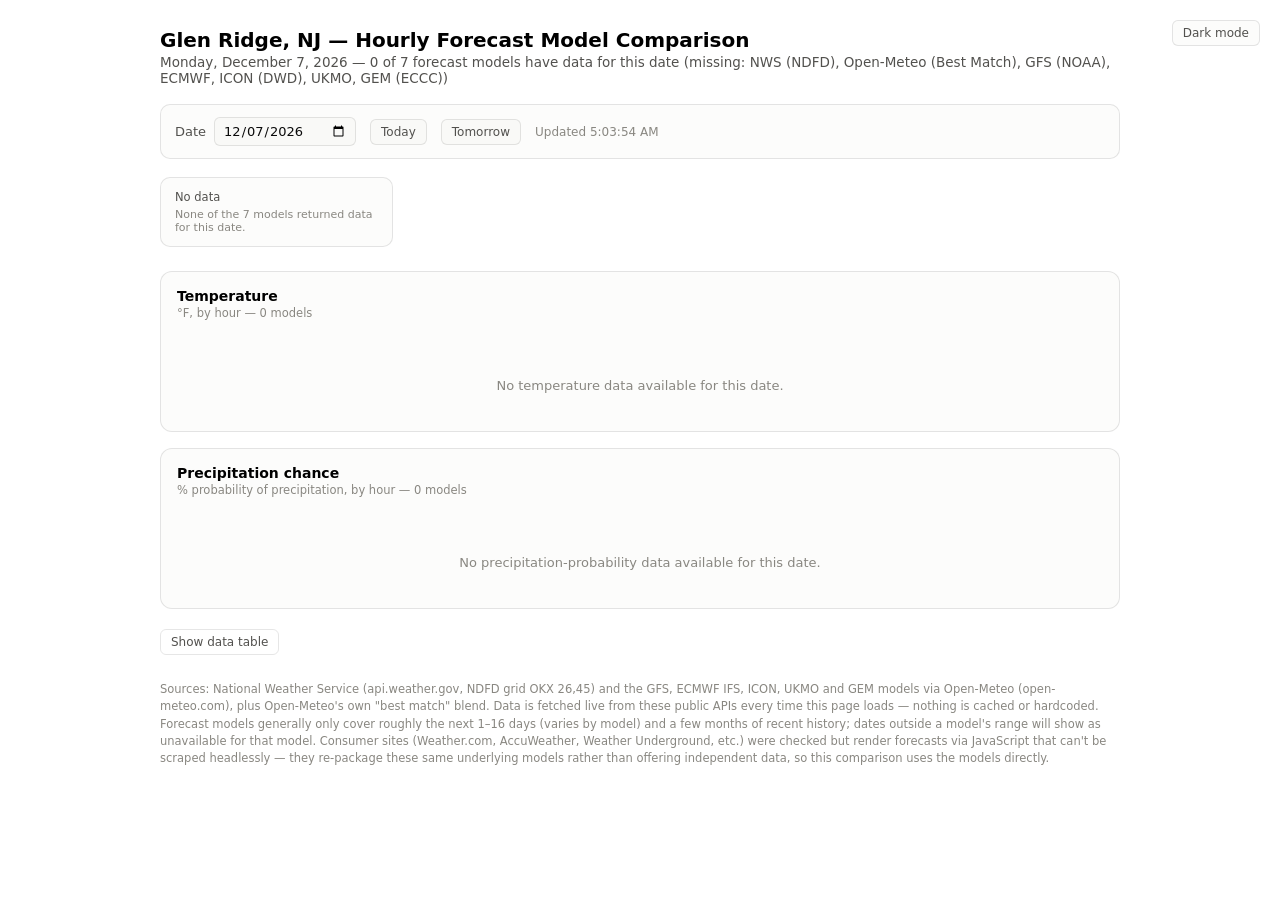
==== index.html @ 1dfe8d30 "Initial commit: hourly weather model comparison for Glen Ridge, NJ" ====
<!doctype html>
<html lang="en">
<head>
<meta charset="utf-8">
<meta name="viewport" content="width=device-width, initial-scale=1">
<title>Glen Ridge, NJ — Hourly Forecast Model Comparison</title>
<style>
  .viz-root {
    color-scheme: light;
    --surface-1:      #fcfcfb;
    --page:           #f9f9f7;
    --text-primary:   #0b0b0b;
    --text-secondary: #52514e;
    --text-muted:     #898781;
    --gridline:       #e1e0d9;
    --axis:           #c3c2b7;
    --border:         rgba(11,11,11,0.10);
    --series-1: #2a78d6; /* NWS */
    --series-2: #eb6834; /* Open-Meteo Best Match */
    --series-3: #1baf7a; /* GFS */
    --series-4: #eda100; /* ECMWF */
    --series-5: #e87ba4; /* ICON */
    --series-6: #008300; /* UKMO */
    --series-7: #4a3aa7; /* GEM */
  }
  @media (prefers-color-scheme: dark) {
    :root:where(:not([data-theme="light"])) .viz-root {
      color-scheme: dark;
      --surface-1:      #1a1a19;
      --page:           #0d0d0d;
      --text-primary:   #ffffff;
      --text-secondary: #c3c2b7;
      --text-muted:     #898781;
      --gridline:       #2c2c2a;
      --axis:           #383835;
      --border:         rgba(255,255,255,0.10);
      --series-1: #3987e5;
      --series-2: #d95926;
      --series-3: #199e70;
      --series-4: #c98500;
      --series-5: #d55181;
      --series-6: #008300;
      --series-7: #9085e9;
    }
  }
  :root[data-theme="dark"] .viz-root {
    color-scheme: dark;
    --surface-1:      #1a1a19;
    --page:           #0d0d0d;
    --text-primary:   #ffffff;
    --text-secondary: #c3c2b7;
    --text-muted:     #898781;
    --gridline:       #2c2c2a;
    --axis:           #383835;
    --border:         rgba(255,255,255,0.10);
    --series-1: #3987e5;
    --series-2: #d95926;
    --series-3: #199e70;
    --series-4: #c98500;
    --series-5: #d55181;
    --series-6: #008300;
    --series-7: #9085e9;
  }

  * { box-sizing: border-box; }
  body {
    margin: 0;
    font-family: system-ui, -apple-system, "Segoe UI", sans-serif;
    background: var(--page);
    color: var(--text-primary);
  }
  .viz-root { max-width: 1000px; margin: 0 auto; padding: 28px 20px 48px; }
  h1 { font-size: 20px; margin: 0 0 2px; }
  .subtitle { color: var(--text-secondary); font-size: 13.5px; margin: 0 0 18px; }
  .theme-toggle {
    position: absolute; top: 20px; right: 20px;
    font: inherit; font-size: 12px; color: var(--text-secondary);
    background: var(--surface-1); border: 1px solid var(--border);
    border-radius: 6px; padding: 5px 10px; cursor: pointer;
  }

  .controls {
    display: flex; align-items: center; gap: 14px; flex-wrap: wrap;
    margin-bottom: 18px; padding: 12px 14px;
    background: var(--surface-1); border: 1px solid var(--border); border-radius: 10px;
  }
  .controls label { font-size: 13px; color: var(--text-secondary); display: flex; align-items: center; gap: 8px; }
  .controls input[type="date"] {
    font: inherit; font-size: 13px; color: var(--text-primary);
    background: var(--page); border: 1px solid var(--border); border-radius: 6px;
    padding: 5px 8px;
  }
  .controls .quick-btn {
    font: inherit; font-size: 12px; color: var(--text-secondary);
    background: var(--page); border: 1px solid var(--border); border-radius: 6px;
    padding: 5px 10px; cursor: pointer;
  }
  .status-msg { font-size: 12px; color: var(--text-muted); }
  .status-msg.error { color: #d03b3b; }

  .stat-row {
    display: grid; grid-template-columns: repeat(4, 1fr); gap: 10px;
    margin-bottom: 24px;
  }
  .stat-tile {
    background: var(--surface-1); border: 1px solid var(--border);
    border-radius: 10px; padding: 12px 14px;
  }
  .stat-label { font-size: 11.5px; color: var(--text-secondary); margin-bottom: 4px; }
  .stat-value { font-size: 21px; font-weight: 600; }
  .stat-note { font-size: 11px; color: var(--text-muted); margin-top: 2px; }

  .card {
    background: var(--surface-1); border: 1px solid var(--border);
    border-radius: 12px; padding: 16px 16px 8px; margin-bottom: 16px;
    position: relative; min-height: 120px;
  }
  .card h2 { font-size: 14px; margin: 0 0 2px; }
  .card .card-sub { font-size: 11.5px; color: var(--text-muted); margin: 0 0 10px; }
  .no-data-msg { padding: 30px 4px; text-align: center; color: var(--text-muted); font-size: 13px; }

  .legend {
    display: flex; flex-wrap: wrap; gap: 14px 18px;
    padding: 4px 4px 14px;
    font-size: 12px; color: var(--text-secondary);
  }
  .legend-item { display: flex; align-items: center; gap: 6px; white-space: nowrap; }
  .legend-key { width: 16px; height: 2px; border-radius: 1px; flex: none; }

  svg { display: block; width: 100%; height: auto; overflow: visible; }
  .gridline { stroke: var(--gridline); stroke-width: 1; }
  .axis-line { stroke: var(--axis); stroke-width: 1; }
  .axis-label { fill: var(--text-muted); font-size: 10.5px; }
  .series-line { fill: none; stroke-width: 2; stroke-linejoin: round; stroke-linecap: round; }
  .end-dot { stroke: var(--surface-1); stroke-width: 2; }

  .crosshair { stroke: var(--axis); stroke-width: 1; pointer-events: none; }
  .hit-layer { fill: transparent; cursor: crosshair; }

  .tooltip {
    position: absolute; pointer-events: none; z-index: 5;
    background: var(--surface-1); border: 1px solid var(--border);
    border-radius: 8px; padding: 8px 10px; font-size: 12px;
    box-shadow: 0 4px 14px rgba(0,0,0,0.16);
    min-width: 190px; visibility: hidden; opacity: 0;
    transition: opacity 0.08s ease;
  }
  .tooltip.show { visibility: visible; opacity: 1; }
  .tooltip .t-hour { font-weight: 600; margin-bottom: 6px; color: var(--text-primary); }
  .tooltip-row { display: flex; align-items: center; gap: 6px; padding: 1px 0; }
  .tooltip-key { width: 12px; height: 2px; flex: none; }
  .tooltip-name { color: var(--text-secondary); flex: 1; }
  .tooltip-val { font-weight: 600; color: var(--text-primary); }

  .toggle-table-btn {
    font: inherit; font-size: 12px; color: var(--text-secondary);
    background: transparent; border: 1px solid var(--border);
    border-radius: 6px; padding: 5px 10px; cursor: pointer; margin: 4px 0 20px;
  }
  .table-wrap { display: none; overflow-x: auto; margin-bottom: 24px; border: 1px solid var(--border); border-radius: 10px; }
  .table-wrap.show { display: block; }
  table { border-collapse: collapse; width: 100%; font-size: 12px; white-space: nowrap; }
  th, td { padding: 6px 10px; text-align: right; border-bottom: 1px solid var(--gridline); font-variant-numeric: tabular-nums; }
  th { text-align: right; color: var(--text-secondary); font-weight: 600; background: var(--surface-1); position: sticky; top: 0; }
  td:first-child, th:first-child { text-align: left; position: sticky; left: 0; background: var(--surface-1); }
  .foot-note { font-size: 11.5px; color: var(--text-muted); margin-top: 6px; line-height: 1.5; }
</style>
</head>
<body>
<div class="viz-root" id="vizRoot">
  <button class="theme-toggle" id="themeToggle">Dark mode</button>
  <h1>Glen Ridge, NJ — Hourly Forecast Model Comparison</h1>
  <p class="subtitle" id="subtitle">Loading…</p>

  <div class="controls">
    <label>Date <input type="date" id="dateInput"></label>
    <button class="quick-btn" id="todayBtn">Today</button>
    <button class="quick-btn" id="tomorrowBtn">Tomorrow</button>
    <span class="status-msg" id="statusMsg"></span>
  </div>

  <div class="stat-row" id="statRow"></div>

  <div class="card">
    <h2>Temperature</h2>
    <p class="card-sub" id="tempSub">°F, by hour</p>
    <div class="legend" id="legendTemp"></div>
    <svg id="chartTemp" viewBox="0 0 920 300" preserveAspectRatio="xMidYMid meet"></svg>
  </div>

  <div class="card">
    <h2>Precipitation chance</h2>
    <p class="card-sub" id="precipSub">% probability of precipitation, by hour</p>
    <div class="legend" id="legendPrecip"></div>
    <svg id="chartPrecip" viewBox="0 0 920 240" preserveAspectRatio="xMidYMid meet"></svg>
  </div>

  <button class="toggle-table-btn" id="toggleTable">Show data table</button>
  <div class="table-wrap" id="tableWrap"></div>

  <p class="foot-note">
    Sources: National Weather Service (api.weather.gov, NDFD grid OKX 26,45) and the GFS, ECMWF IFS, ICON, UKMO and
    GEM models via Open-Meteo (open-meteo.com), plus Open-Meteo's own "best match" blend. Data is fetched live from
    these public APIs every time this page loads — nothing is cached or hardcoded. Forecast models generally only
    cover roughly the next 1–16 days (varies by model) and a few months of recent history; dates outside a model's
    range will show as unavailable for that model. Consumer sites (Weather.com, AccuWeather, Weather Underground,
    etc.) were checked but render forecasts via JavaScript that can't be scraped headlessly — they re-package these
    same underlying models rather than offering independent data, so this comparison uses the models directly.
  </p>

  <div class="tooltip" id="tooltip"></div>
</div>

<script>
const LAT = 40.8054, LON = -74.2074;
const NWS_GRID_URL = 'https://api.weather.gov/gridpoints/OKX/26,45/forecast/hourly';
const MODEL_KEYS = ['gfs_seamless','ecmwf_ifs025','icon_seamless','ukmo_seamless','gem_seamless'];
const MODEL_KEY_MAP = {gfs_seamless:'gfs', ecmwf_ifs025:'ecmwf', icon_seamless:'icon', ukmo_seamless:'ukmo', gem_seamless:'gem'};

const WMO_DESC = {
  0:'Clear',1:'Mainly Clear',2:'Partly Cloudy',3:'Overcast',
  45:'Fog',48:'Fog',51:'Light Drizzle',53:'Drizzle',55:'Dense Drizzle',
  56:'Freezing Drizzle',57:'Freezing Drizzle',61:'Light Rain',63:'Rain',65:'Heavy Rain',
  66:'Freezing Rain',67:'Freezing Rain',71:'Light Snow',73:'Snow',75:'Heavy Snow',
  77:'Snow Grains',80:'Rain Showers',81:'Rain Showers',82:'Violent Showers',
  85:'Snow Showers',86:'Snow Showers',95:'Thunderstorm',96:'Thunderstorm w/ Hail',99:'Thunderstorm w/ Hail'
};

const HOURS = Array.from({length:24}, (_,h) => String(h).padStart(2,'0')+':00');

const SOURCES = [
  {key:"nws",   name:"NWS (NDFD)",               slot:1},
  {key:"om",    name:"Open-Meteo (Best Match)",  slot:2},
  {key:"gfs",   name:"GFS (NOAA)",               slot:3},
  {key:"ecmwf", name:"ECMWF",                    slot:4},
  {key:"icon",  name:"ICON (DWD)",               slot:5},
  {key:"ukmo",  name:"UKMO",                     slot:6},
  {key:"gem",   name:"GEM (ECCC)",               slot:7}
];

let DATA = {}; // populated per fetch: DATA[key] = {temp:[24], precip:[24], cond:[24]}

const root = document.getElementById('vizRoot');
function colorFor(slot){
  return getComputedStyle(root).getPropertyValue('--series-'+slot).trim();
}

function pad(n){ return String(n).padStart(2,'0'); }
function toDateStr(d){ return d.getFullYear()+'-'+pad(d.getMonth()+1)+'-'+pad(d.getDate()); }
function addDays(d, n){ const c = new Date(d); c.setDate(c.getDate()+n); return c; }
function friendlyDate(dateStr){
  const [y,m,d] = dateStr.split('-').map(Number);
  const dt = new Date(y, m-1, d);
  return dt.toLocaleDateString(undefined, {weekday:'long', year:'numeric', month:'long', day:'numeric'});
}

// ---------- fetching ----------
async function fetchNWS(dateStr){
  const rows = {};
  try{
    const res = await fetch(NWS_GRID_URL, {headers:{Accept:'application/geo+json'}});
    if (!res.ok) throw new Error('http '+res.status);
    const json = await res.json();
    json.properties.periods.forEach(p=>{
      if (p.startTime.slice(0,10) === dateStr){
        const hour = p.startTime.slice(11,16);
        rows[hour] = {
          temp: p.temperature,
          precip: (p.probabilityOfPrecipitation && p.probabilityOfPrecipitation.value != null) ? p.probabilityOfPrecipitation.value : null,
          cond: p.shortForecast
        };
      }
    });
  } catch(e){ console.warn('NWS fetch failed', e); }
  return rows;
}

async function fetchModels(dateStr){
  const out = {};
  const modelsUrl = 'https://api.open-meteo.com/v1/forecast?latitude='+LAT+'&longitude='+LON+
    '&hourly=temperature_2m,precipitation_probability,weathercode&models='+MODEL_KEYS.join(',')+
    '&start_date='+dateStr+'&end_date='+dateStr+'&temperature_unit=fahrenheit&timezone=America%2FNew_York';
  const bestMatchUrl = 'https://api.open-meteo.com/v1/forecast?latitude='+LAT+'&longitude='+LON+
    '&hourly=temperature_2m,precipitation_probability,weathercode'+
    '&start_date='+dateStr+'&end_date='+dateStr+'&temperature_unit=fahrenheit&timezone=America%2FNew_York';

  try{
    const res = await fetch(modelsUrl);
    const json = await res.json();
    if (!json.error && json.hourly){
      json.hourly.time.forEach((t,i)=>{
        const hour = t.slice(11,16);
        Object.entries(MODEL_KEY_MAP).forEach(([mk,key])=>{
          const temp = json.hourly['temperature_2m_'+mk] ? json.hourly['temperature_2m_'+mk][i] : undefined;
          if (temp === undefined || temp === null) return;
          const precip = json.hourly['precipitation_probability_'+mk] ? json.hourly['precipitation_probability_'+mk][i] : null;
          const code = json.hourly['weathercode_'+mk] ? json.hourly['weathercode_'+mk][i] : null;
          out[key] = out[key] || {};
          out[key][hour] = {temp: Math.round(temp), precip: precip==null? null : precip, cond: WMO_DESC[code] || 'Unknown'};
        });
      });
    }
  } catch(e){ console.warn('models fetch failed', e); }

  try{
    const res2 = await fetch(bestMatchUrl);
    const json2 = await res2.json();
    if (!json2.error && json2.hourly){
      out.om = {};
      json2.hourly.time.forEach((t,i)=>{
        const hour = t.slice(11,16);
        out.om[hour] = {
          temp: Math.round(json2.hourly.temperature_2m[i]),
          precip: json2.hourly.precipitation_probability[i],
          cond: WMO_DESC[json2.hourly.weathercode[i]] || 'Unknown'
        };
      });
    }
  } catch(e){ console.warn('best-match fetch failed', e); }

  return out;
}

function assembleData(nwsRows, modelRows){
  const data = {};
  SOURCES.forEach(s=>{ data[s.key] = {temp:[], precip:[], cond:[]}; });
  HOURS.forEach(h=>{
    const n = nwsRows[h];
    data.nws.temp.push(n ? n.temp : null);
    data.nws.precip.push(n ? n.precip : null);
    data.nws.cond.push(n ? n.cond : null);
    ['om','gfs','ecmwf','icon','ukmo','gem'].forEach(k=>{
      const r = modelRows[k] && modelRows[k][h];
      data[k].temp.push(r ? r.temp : null);
      data[k].precip.push(r ? r.precip : null);
      data[k].cond.push(r ? r.cond : null);
    });
  });
  return data;
}

function hasAny(arr){ return arr.some(v => v !== null && v !== undefined); }

// ---------- stat tiles ----------
function buildStats(availTemp, availPrecip){
  const row = document.getElementById('statRow');
  row.innerHTML = '';

  if (!availTemp.length){
    row.innerHTML = '<div class="stat-tile"><div class="stat-label">No data</div><div class="stat-note">None of the 7 models returned data for this date.</div></div>';
    return;
  }

  const highs = availTemp.map(s => Math.max(...DATA[s.key].temp.filter(v=>v!==null)));
  const lows  = availTemp.map(s => Math.min(...DATA[s.key].temp.filter(v=>v!==null)));
  const avgHigh = Math.round(highs.reduce((a,b)=>a+b,0)/highs.length);
  const avgLow  = Math.round(lows.reduce((a,b)=>a+b,0)/lows.length);
  const minHigh = Math.min(...highs), maxHigh = Math.max(...highs);

  const tiles = [
    {label:'Consensus high', value: avgHigh+'°F', note:'range across '+availTemp.length+' models: '+minHigh+'–'+maxHigh+'°F'},
    {label:'Consensus low', value: avgLow+'°F', note:'overnight low, all models'}
  ];

  if (availPrecip.length){
    const peakPrecips = availPrecip.map(s => Math.max(...DATA[s.key].precip.filter(v=>v!==null)));
    const avgPeakPrecip = Math.round(peakPrecips.reduce((a,b)=>a+b,0)/peakPrecips.length);
    const majorityThreshold = Math.ceil(availPrecip.length/2)+ (availPrecip.length%2===0?0:0);
    const need = Math.ceil((availPrecip.length+1)/2);
    const rainHours = [];
    HOURS.forEach((h,i)=>{
      const vals = availPrecip.map(s=>DATA[s.key].precip[i]).filter(v=>v!==null);
      const count = vals.filter(v=>v>=50).length;
      if (count>=need) rainHours.push(h);
    });
    const rainWindow = rainHours.length ? rainHours[0]+'–'+rainHours[rainHours.length-1] : 'None';
    tiles.push({label:'Peak rain chance', value: avgPeakPrecip+'%', note:'avg of per-model peaks ('+availPrecip.length+' models)'});
    tiles.push({label:'Likely rain window', value: rainWindow, note:'hours where a majority show ≥50% chance'});
  } else {
    tiles.push({label:'Peak rain chance', value:'—', note:'no model returned precip data'});
    tiles.push({label:'Likely rain window', value:'—', note:'no model returned precip data'});
  }

  tiles.forEach(t=>{
    const div = document.createElement('div');
    div.className='stat-tile';
    const l = document.createElement('div'); l.className='stat-label'; l.textContent=t.label;
    const v = document.createElement('div'); v.className='stat-value'; v.textContent=t.value;
    const n = document.createElement('div'); n.className='stat-note'; n.textContent=t.note;
    div.append(l,v,n);
    row.appendChild(div);
  });
}

// ---------- legend ----------
function buildLegend(el, sources){
  el.innerHTML = '';
  sources.forEach(s=>{
    const item = document.createElement('div'); item.className='legend-item';
    const key = document.createElement('span'); key.className='legend-key';
    key.style.background = colorFor(s.slot);
    const label = document.createElement('span'); label.textContent = s.name;
    item.append(key,label);
    el.appendChild(item);
  });
}

// ---------- chart builder ----------
const NS = 'http://www.w3.org/2000/svg';
function el(tag, attrs){
  const e = document.createElementNS(NS, tag);
  for (const k in attrs) e.setAttribute(k, attrs[k]);
  return e;
}
function niceMax(v, step){ return Math.ceil(v/step)*step; }
function niceMin(v, step){ return Math.floor(v/step)*step; }

function buildChart(svgEl, sources, field, opts){
  svgEl.innerHTML = '';
  let allVals = [];
  sources.forEach(s => DATA[s.key][field].forEach(v => { if (v!==null) allVals.push(v); }));

  if (!allVals.length){
    return null;
  }

  const W = opts.width, H = opts.height;
  const M = {top:10, right:14, bottom:26, left:36};
  const plotW = W - M.left - M.right;
  const plotH = H - M.top - M.bottom;

  let yMin = opts.yMin !== undefined ? opts.yMin : niceMin(Math.min(...allVals), opts.step);
  let yMax = opts.yMax !== undefined ? opts.yMax : niceMax(Math.max(...allVals), opts.step);
  if (yMax - yMin < opts.step*2) yMax = yMin + opts.step*4;

  const xScale = i => M.left + (i/(HOURS.length-1))*plotW;
  const yScale = v => M.top + plotH - ((v-yMin)/(yMax-yMin))*plotH;

  svgEl.setAttribute('viewBox', '0 0 '+W+' '+H);

  const ticks = [];
  for (let t=yMin; t<=yMax+0.001; t+=opts.step) ticks.push(t);
  ticks.forEach(t=>{
    const y = yScale(t);
    svgEl.appendChild(el('line', {class:'gridline', x1:M.left, x2:W-M.right, y1:y, y2:y}));
    const lbl = el('text', {class:'axis-label', x:M.left-8, y:y+3, 'text-anchor':'end'});
    lbl.textContent = Math.round(t) + (opts.suffix||'');
    svgEl.appendChild(lbl);
  });

  HOURS.forEach((h,i)=>{
    if (i % 3 !== 0) return;
    const x = xScale(i);
    const lbl = el('text', {class:'axis-label', x:x, y:H-M.bottom+16, 'text-anchor':'middle'});
    lbl.textContent = h;
    svgEl.appendChild(lbl);
  });
  svgEl.appendChild(el('line', {class:'axis-line', x1:M.left, x2:W-M.right, y1:H-M.bottom, y2:H-M.bottom}));

  sources.forEach(s=>{
    const vals = DATA[s.key][field];
    if (!hasAny(vals)) return;
    let d = '';
    let drawing = false;
    vals.forEach((v,i)=>{
      if (v===null){ drawing=false; return; }
      const x = xScale(i), y = yScale(v);
      d += (drawing? 'L':'M') + x.toFixed(1) + ',' + y.toFixed(1) + ' ';
      drawing = true;
    });
    const path = el('path', {class:'series-line', d:d.trim(), stroke: colorFor(s.slot)});
    svgEl.appendChild(path);
    for (let i=vals.length-1;i>=0;i--){
      if (vals[i]!==null){
        const dot = el('circle', {class:'end-dot', cx:xScale(i), cy:yScale(vals[i]), r:4, fill: colorFor(s.slot)});
        svgEl.appendChild(dot);
        break;
      }
    }
  });

  return {xScale, yScale, M, plotW, plotH, W, H};
}

// ---------- crosshair + tooltip ----------
const tooltip = document.getElementById('tooltip');
function attachHover(svgEl, geom, sources){
  if (!geom) return;
  const hit = el('rect', {class:'hit-layer', x:geom.M.left, y:geom.M.top, width:geom.plotW, height:geom.plotH});
  svgEl.appendChild(hit);
  const cross = el('line', {class:'crosshair', x1:0, x2:0, y1:geom.M.top, y2:geom.H-geom.M.bottom, visibility:'hidden'});
  svgEl.appendChild(cross);

  function onMove(evt){
    const rect = svgEl.getBoundingClientRect();
    const scaleX = geom.W / rect.width;
    const localX = (evt.clientX - rect.left) * scaleX;
    let idx = Math.round(((localX - geom.M.left) / geom.plotW) * (HOURS.length-1));
    idx = Math.max(0, Math.min(HOURS.length-1, idx));
    const x = geom.xScale(idx);
    cross.setAttribute('x1', x); cross.setAttribute('x2', x);
    cross.setAttribute('visibility', 'visible');

    tooltip.innerHTML = '';
    const hourEl = document.createElement('div'); hourEl.className='t-hour'; hourEl.textContent = HOURS[idx];
    tooltip.appendChild(hourEl);
    sources.forEach(s=>{
      const t = DATA[s.key].temp[idx];
      if (t===null || t===undefined) return;
      const row = document.createElement('div'); row.className='tooltip-row';
      const key = document.createElement('span'); key.className='tooltip-key'; key.style.background = colorFor(s.slot);
      const name = document.createElement('span'); name.className='tooltip-name'; name.textContent = s.name;
      const p = DATA[s.key].precip[idx];
      const c = DATA[s.key].cond[idx];
      const val = document.createElement('span'); val.className='tooltip-val';
      val.textContent = t+'°F · ' + (p===null||p===undefined? '—' : p+'%') + ' · ' + (c||'—');
      row.append(key,name,val);
      tooltip.appendChild(row);
    });

    const rootRect = root.getBoundingClientRect();
    tooltip.style.left = (evt.clientX - rootRect.left + 16) + 'px';
    tooltip.style.top = (evt.clientY - rootRect.top - 10) + 'px';
    tooltip.classList.add('show');
  }
  function onLeave(){
    cross.setAttribute('visibility','hidden');
    tooltip.classList.remove('show');
  }
  hit.addEventListener('pointermove', onMove);
  hit.addEventListener('pointerleave', onLeave);
}

// ---------- table view ----------
function buildTable(sources){
  const wrap = document.getElementById('tableWrap');
  wrap.innerHTML = '';
  const table = document.createElement('table');
  const thead = document.createElement('thead');
  const hr = document.createElement('tr');
  const thHour = document.createElement('th'); thHour.textContent='Hour'; hr.appendChild(thHour);
  sources.forEach(s=>{
    const th = document.createElement('th'); th.colSpan=3; th.textContent = s.name;
    hr.appendChild(th);
  });
  thead.appendChild(hr);
  const hr2 = document.createElement('tr');
  hr2.appendChild(document.createElement('th'));
  sources.forEach(()=>{
    ['°F','%','Cond'].forEach(lbl=>{
      const th = document.createElement('th'); th.textContent = lbl; th.style.fontWeight='400'; th.style.fontSize='10.5px';
      hr2.appendChild(th);
    });
  });
  thead.appendChild(hr2);
  table.appendChild(thead);

  const tbody = document.createElement('tbody');
  HOURS.forEach((h,i)=>{
    const row = document.createElement('tr');
    const tdH = document.createElement('td'); tdH.textContent = h; row.appendChild(tdH);
    sources.forEach(s=>{
      const t = DATA[s.key].temp[i];
      const p = DATA[s.key].precip[i];
      const c = DATA[s.key].cond[i];
      const td1 = document.createElement('td'); td1.textContent = t===null||t===undefined? '—' : t;
      const td2 = document.createElement('td'); td2.textContent = p===null||p===undefined? '—' : p;
      const td3 = document.createElement('td'); td3.textContent = c || '—'; td3.style.textAlign='left';
      row.append(td1,td2,td3);
    });
    tbody.appendChild(row);
  });
  table.appendChild(tbody);
  wrap.appendChild(table);
}

// ---------- render pipeline ----------
function renderAll(currentDateStr){
  const availTemp = SOURCES.filter(s => hasAny(DATA[s.key].temp));
  const availPrecip = SOURCES.filter(s => hasAny(DATA[s.key].precip));
  const unavailable = SOURCES.filter(s => !hasAny(DATA[s.key].temp)).map(s=>s.name);

  document.getElementById('subtitle').textContent =
    friendlyDate(currentDateStr) + ' — ' + availTemp.length + ' of 7 forecast models have data for this date' +
    (unavailable.length ? ' (missing: '+unavailable.join(', ')+')' : '');

  buildStats(availTemp, availPrecip);

  document.getElementById('tempSub').textContent = '°F, by hour — ' + availTemp.length + ' model' + (availTemp.length===1?'':'s');
  document.getElementById('precipSub').textContent = '% probability of precipitation, by hour — ' + availPrecip.length + ' model' + (availPrecip.length===1?'':'s');

  buildLegend(document.getElementById('legendTemp'), availTemp);
  buildLegend(document.getElementById('legendPrecip'), availPrecip);

  const chartTempEl = document.getElementById('chartTemp');
  const chartPrecipEl = document.getElementById('chartPrecip');
  const parentTemp = chartTempEl.parentElement;
  const parentPrecip = chartPrecipEl.parentElement;

  removeNoDataMsg(parentTemp);
  removeNoDataMsg(parentPrecip);

  const tempGeom = buildChart(chartTempEl, availTemp, 'temp', {width:920, height:300, step:5, suffix:'°'});
  if (!tempGeom) showNoDataMsg(parentTemp, chartTempEl, 'No temperature data available for this date.');
  else attachHover(chartTempEl, tempGeom, availTemp);

  const precipGeom = buildChart(chartPrecipEl, availPrecip, 'precip', {width:920, height:240, step:20, yMin:0, yMax:100, suffix:'%'});
  if (!precipGeom) showNoDataMsg(parentPrecip, chartPrecipEl, 'No precipitation-probability data available for this date.');
  else attachHover(chartPrecipEl, precipGeom, availPrecip);

  buildTable(availTemp);
}

function showNoDataMsg(parent, svgEl, msg){
  svgEl.style.display = 'none';
  const div = document.createElement('div');
  div.className = 'no-data-msg';
  div.textContent = msg;
  div.dataset.noDataMsg = 'true';
  parent.appendChild(div);
}
function removeNoDataMsg(parent){
  const existing = parent.querySelector('[data-no-data-msg]');
  if (existing) existing.remove();
  const svgEl = parent.querySelector('svg');
  if (svgEl) svgEl.style.display = '';
}

// ---------- load orchestration ----------
let loadSeq = 0;
async function loadAndRender(dateStr){
  const mySeq = ++loadSeq;
  const status = document.getElementById('statusMsg');
  status.textContent = 'Loading forecast…';
  status.classList.remove('error');
  try {
    const [nwsRows, modelRows] = await Promise.all([fetchNWS(dateStr), fetchModels(dateStr)]);
    if (mySeq !== loadSeq) return; // a newer request superseded this one
    DATA = assembleData(nwsRows, modelRows);
    renderAll(dateStr);
    status.textContent = 'Updated ' + new Date().toLocaleTimeString();
  } catch (e) {
    if (mySeq !== loadSeq) return;
    console.error(e);
    status.textContent = 'Failed to load forecast data.';
    status.classList.add('error');
  }
}

function setDateAndLoad(dateStr, pushUrl){
  document.getElementById('dateInput').value = dateStr;
  if (pushUrl) {
    const url = new URL(window.location.href);
    url.searchParams.set('date', dateStr);
    history.replaceState(null, '', url);
  }
  loadAndRender(dateStr);
}

document.getElementById('dateInput').addEventListener('change', function(){
  setDateAndLoad(this.value, true);
});
document.getElementById('todayBtn').addEventListener('click', function(){
  setDateAndLoad(toDateStr(new Date()), true);
});
document.getElementById('tomorrowBtn').addEventListener('click', function(){
  setDateAndLoad(toDateStr(addDays(new Date(), 1)), true);
});

document.getElementById('toggleTable').addEventListener('click', function(){
  const wrap = document.getElementById('tableWrap');
  wrap.classList.toggle('show');
  this.textContent = wrap.classList.contains('show') ? 'Hide data table' : 'Show data table';
});

// ---------- theme toggle ----------
const themeBtn = document.getElementById('themeToggle');
themeBtn.addEventListener('click', function(){
  const current = document.documentElement.getAttribute('data-theme');
  const next = current === 'dark' ? 'light' : 'dark';
  document.documentElement.setAttribute('data-theme', next);
  themeBtn.textContent = next === 'dark' ? 'Light mode' : 'Dark mode';
  renderAll(document.getElementById('dateInput').value);
});

// ---------- init ----------
(function init(){
  const params = new URLSearchParams(window.location.search);
  const initialDate = params.get('date') || toDateStr(addDays(new Date(), 1));
  document.getElementById('dateInput').value = initialDate;
  loadAndRender(initialDate);
})();
</script>
</body>
</html>
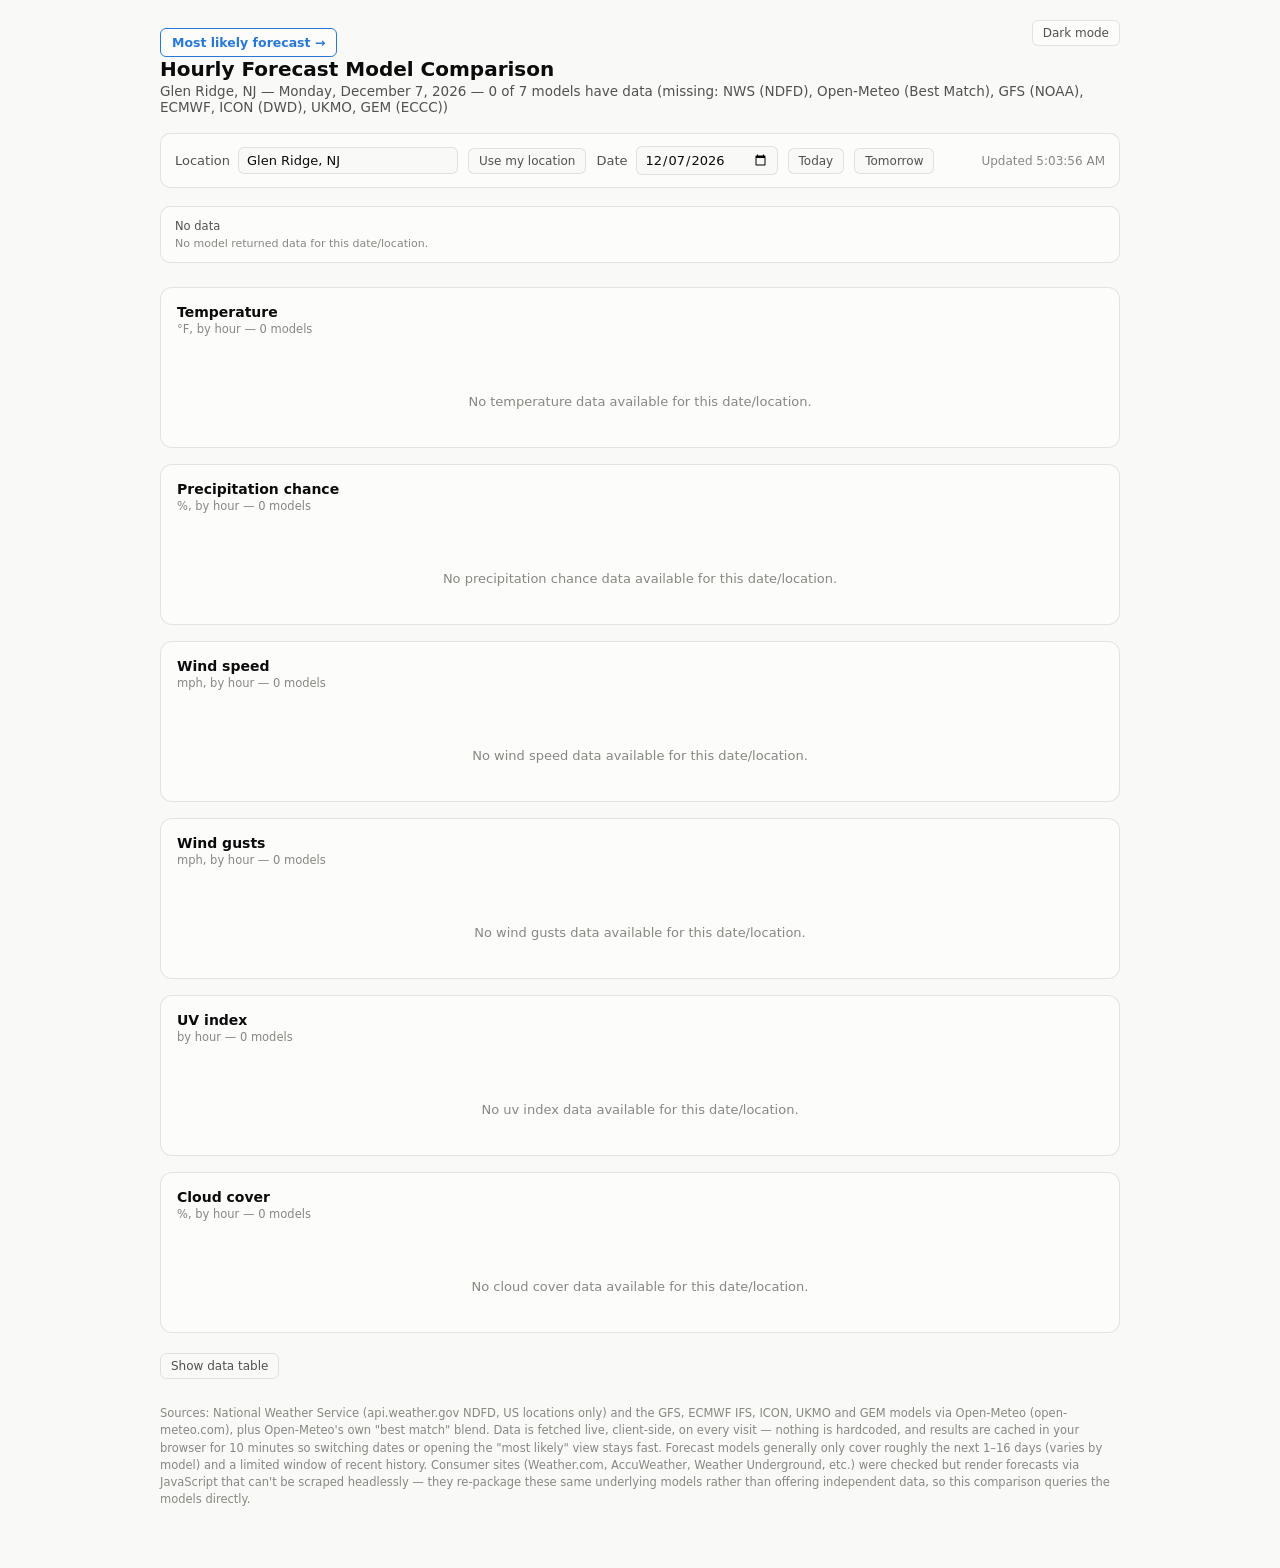
==== commit e4aab1c7: "Add location picker with geolocation, wind/UV/cloud cover charts, ensemble "most likely" page, and f" ====
--- a/index.html
+++ b/index.html
@@ -3,176 +3,24 @@
 <head>
 <meta charset="utf-8">
 <meta name="viewport" content="width=device-width, initial-scale=1">
-<title>Glen Ridge, NJ — Hourly Forecast Model Comparison</title>
-<style>
-  .viz-root {
-    color-scheme: light;
-    --surface-1:      #fcfcfb;
-    --page:           #f9f9f7;
-    --text-primary:   #0b0b0b;
-    --text-secondary: #52514e;
-    --text-muted:     #898781;
-    --gridline:       #e1e0d9;
-    --axis:           #c3c2b7;
-    --border:         rgba(11,11,11,0.10);
-    --series-1: #2a78d6; /* NWS */
-    --series-2: #eb6834; /* Open-Meteo Best Match */
-    --series-3: #1baf7a; /* GFS */
-    --series-4: #eda100; /* ECMWF */
-    --series-5: #e87ba4; /* ICON */
-    --series-6: #008300; /* UKMO */
-    --series-7: #4a3aa7; /* GEM */
-  }
-  @media (prefers-color-scheme: dark) {
-    :root:where(:not([data-theme="light"])) .viz-root {
-      color-scheme: dark;
-      --surface-1:      #1a1a19;
-      --page:           #0d0d0d;
-      --text-primary:   #ffffff;
-      --text-secondary: #c3c2b7;
-      --text-muted:     #898781;
-      --gridline:       #2c2c2a;
-      --axis:           #383835;
-      --border:         rgba(255,255,255,0.10);
-      --series-1: #3987e5;
-      --series-2: #d95926;
-      --series-3: #199e70;
-      --series-4: #c98500;
-      --series-5: #d55181;
-      --series-6: #008300;
-      --series-7: #9085e9;
-    }
-  }
-  :root[data-theme="dark"] .viz-root {
-    color-scheme: dark;
-    --surface-1:      #1a1a19;
-    --page:           #0d0d0d;
-    --text-primary:   #ffffff;
-    --text-secondary: #c3c2b7;
-    --text-muted:     #898781;
-    --gridline:       #2c2c2a;
-    --axis:           #383835;
-    --border:         rgba(255,255,255,0.10);
-    --series-1: #3987e5;
-    --series-2: #d95926;
-    --series-3: #199e70;
-    --series-4: #c98500;
-    --series-5: #d55181;
-    --series-6: #008300;
-    --series-7: #9085e9;
-  }
-
-  * { box-sizing: border-box; }
-  body {
-    margin: 0;
-    font-family: system-ui, -apple-system, "Segoe UI", sans-serif;
-    background: var(--page);
-    color: var(--text-primary);
-  }
-  .viz-root { max-width: 1000px; margin: 0 auto; padding: 28px 20px 48px; }
-  h1 { font-size: 20px; margin: 0 0 2px; }
-  .subtitle { color: var(--text-secondary); font-size: 13.5px; margin: 0 0 18px; }
-  .theme-toggle {
-    position: absolute; top: 20px; right: 20px;
-    font: inherit; font-size: 12px; color: var(--text-secondary);
-    background: var(--surface-1); border: 1px solid var(--border);
-    border-radius: 6px; padding: 5px 10px; cursor: pointer;
-  }
-
-  .controls {
-    display: flex; align-items: center; gap: 14px; flex-wrap: wrap;
-    margin-bottom: 18px; padding: 12px 14px;
-    background: var(--surface-1); border: 1px solid var(--border); border-radius: 10px;
-  }
-  .controls label { font-size: 13px; color: var(--text-secondary); display: flex; align-items: center; gap: 8px; }
-  .controls input[type="date"] {
-    font: inherit; font-size: 13px; color: var(--text-primary);
-    background: var(--page); border: 1px solid var(--border); border-radius: 6px;
-    padding: 5px 8px;
-  }
-  .controls .quick-btn {
-    font: inherit; font-size: 12px; color: var(--text-secondary);
-    background: var(--page); border: 1px solid var(--border); border-radius: 6px;
-    padding: 5px 10px; cursor: pointer;
-  }
-  .status-msg { font-size: 12px; color: var(--text-muted); }
-  .status-msg.error { color: #d03b3b; }
-
-  .stat-row {
-    display: grid; grid-template-columns: repeat(4, 1fr); gap: 10px;
-    margin-bottom: 24px;
-  }
-  .stat-tile {
-    background: var(--surface-1); border: 1px solid var(--border);
-    border-radius: 10px; padding: 12px 14px;
-  }
-  .stat-label { font-size: 11.5px; color: var(--text-secondary); margin-bottom: 4px; }
-  .stat-value { font-size: 21px; font-weight: 600; }
-  .stat-note { font-size: 11px; color: var(--text-muted); margin-top: 2px; }
-
-  .card {
-    background: var(--surface-1); border: 1px solid var(--border);
-    border-radius: 12px; padding: 16px 16px 8px; margin-bottom: 16px;
-    position: relative; min-height: 120px;
-  }
-  .card h2 { font-size: 14px; margin: 0 0 2px; }
-  .card .card-sub { font-size: 11.5px; color: var(--text-muted); margin: 0 0 10px; }
-  .no-data-msg { padding: 30px 4px; text-align: center; color: var(--text-muted); font-size: 13px; }
-
-  .legend {
-    display: flex; flex-wrap: wrap; gap: 14px 18px;
-    padding: 4px 4px 14px;
-    font-size: 12px; color: var(--text-secondary);
-  }
-  .legend-item { display: flex; align-items: center; gap: 6px; white-space: nowrap; }
-  .legend-key { width: 16px; height: 2px; border-radius: 1px; flex: none; }
-
-  svg { display: block; width: 100%; height: auto; overflow: visible; }
-  .gridline { stroke: var(--gridline); stroke-width: 1; }
-  .axis-line { stroke: var(--axis); stroke-width: 1; }
-  .axis-label { fill: var(--text-muted); font-size: 10.5px; }
-  .series-line { fill: none; stroke-width: 2; stroke-linejoin: round; stroke-linecap: round; }
-  .end-dot { stroke: var(--surface-1); stroke-width: 2; }
-
-  .crosshair { stroke: var(--axis); stroke-width: 1; pointer-events: none; }
-  .hit-layer { fill: transparent; cursor: crosshair; }
-
-  .tooltip {
-    position: absolute; pointer-events: none; z-index: 5;
-    background: var(--surface-1); border: 1px solid var(--border);
-    border-radius: 8px; padding: 8px 10px; font-size: 12px;
-    box-shadow: 0 4px 14px rgba(0,0,0,0.16);
-    min-width: 190px; visibility: hidden; opacity: 0;
-    transition: opacity 0.08s ease;
-  }
-  .tooltip.show { visibility: visible; opacity: 1; }
-  .tooltip .t-hour { font-weight: 600; margin-bottom: 6px; color: var(--text-primary); }
-  .tooltip-row { display: flex; align-items: center; gap: 6px; padding: 1px 0; }
-  .tooltip-key { width: 12px; height: 2px; flex: none; }
-  .tooltip-name { color: var(--text-secondary); flex: 1; }
-  .tooltip-val { font-weight: 600; color: var(--text-primary); }
-
-  .toggle-table-btn {
-    font: inherit; font-size: 12px; color: var(--text-secondary);
-    background: transparent; border: 1px solid var(--border);
-    border-radius: 6px; padding: 5px 10px; cursor: pointer; margin: 4px 0 20px;
-  }
-  .table-wrap { display: none; overflow-x: auto; margin-bottom: 24px; border: 1px solid var(--border); border-radius: 10px; }
-  .table-wrap.show { display: block; }
-  table { border-collapse: collapse; width: 100%; font-size: 12px; white-space: nowrap; }
-  th, td { padding: 6px 10px; text-align: right; border-bottom: 1px solid var(--gridline); font-variant-numeric: tabular-nums; }
-  th { text-align: right; color: var(--text-secondary); font-weight: 600; background: var(--surface-1); position: sticky; top: 0; }
-  td:first-child, th:first-child { text-align: left; position: sticky; left: 0; background: var(--surface-1); }
-  .foot-note { font-size: 11.5px; color: var(--text-muted); margin-top: 6px; line-height: 1.5; }
-</style>
+<title>Weather Model Comparison</title>
+<link rel="stylesheet" href="style.css">
 </head>
 <body>
 <div class="viz-root" id="vizRoot">
-  <button class="theme-toggle" id="themeToggle">Dark mode</button>
-  <h1>Glen Ridge, NJ — Hourly Forecast Model Comparison</h1>
+  <div class="top-links">
+    <a class="link-btn primary" id="mostLikelyLink" href="most-likely.html">Most likely forecast →</a>
+    <button class="theme-toggle" id="themeToggle">Dark mode</button>
+  </div>
+  <h1>Hourly Forecast Model Comparison</h1>
   <p class="subtitle" id="subtitle">Loading…</p>
 
   <div class="controls">
+    <div class="location-wrap">
+      <label>Location <input type="text" id="locationInput" placeholder="Search city…" autocomplete="off"></label>
+      <div class="location-results" id="locationResults"></div>
+    </div>
+    <button class="quick-btn" id="useMyLocationBtn">Use my location</button>
     <label>Date <input type="date" id="dateInput"></label>
     <button class="quick-btn" id="todayBtn">Today</button>
     <button class="quick-btn" id="tomorrowBtn">Tomorrow</button>
@@ -181,392 +29,274 @@
 
   <div class="stat-row" id="statRow"></div>
 
-  <div class="card">
-    <h2>Temperature</h2>
-    <p class="card-sub" id="tempSub">°F, by hour</p>
-    <div class="legend" id="legendTemp"></div>
-    <svg id="chartTemp" viewBox="0 0 920 300" preserveAspectRatio="xMidYMid meet"></svg>
-  </div>
-
-  <div class="card">
-    <h2>Precipitation chance</h2>
-    <p class="card-sub" id="precipSub">% probability of precipitation, by hour</p>
-    <div class="legend" id="legendPrecip"></div>
-    <svg id="chartPrecip" viewBox="0 0 920 240" preserveAspectRatio="xMidYMid meet"></svg>
-  </div>
+  <div id="chartsContainer"></div>
 
   <button class="toggle-table-btn" id="toggleTable">Show data table</button>
   <div class="table-wrap" id="tableWrap"></div>
 
   <p class="foot-note">
-    Sources: National Weather Service (api.weather.gov, NDFD grid OKX 26,45) and the GFS, ECMWF IFS, ICON, UKMO and
-    GEM models via Open-Meteo (open-meteo.com), plus Open-Meteo's own "best match" blend. Data is fetched live from
-    these public APIs every time this page loads — nothing is cached or hardcoded. Forecast models generally only
-    cover roughly the next 1–16 days (varies by model) and a few months of recent history; dates outside a model's
-    range will show as unavailable for that model. Consumer sites (Weather.com, AccuWeather, Weather Underground,
-    etc.) were checked but render forecasts via JavaScript that can't be scraped headlessly — they re-package these
-    same underlying models rather than offering independent data, so this comparison uses the models directly.
+    Sources: National Weather Service (api.weather.gov NDFD, US locations only) and the GFS, ECMWF IFS, ICON, UKMO
+    and GEM models via Open-Meteo (open-meteo.com), plus Open-Meteo's own "best match" blend. Data is fetched live,
+    client-side, on every visit — nothing is hardcoded, and results are cached in your browser for 10 minutes so
+    switching dates or opening the "most likely" view stays fast. Forecast models generally only cover roughly the
+    next 1–16 days (varies by model) and a limited window of recent history. Consumer sites (Weather.com,
+    AccuWeather, Weather Underground, etc.) were checked but render forecasts via JavaScript that can't be scraped
+    headlessly — they re-package these same underlying models rather than offering independent data, so this
+    comparison queries the models directly.
   </p>
 
   <div class="tooltip" id="tooltip"></div>
 </div>
 
+<script src="weather-core.js"></script>
 <script>
-const LAT = 40.8054, LON = -74.2074;
-const NWS_GRID_URL = 'https://api.weather.gov/gridpoints/OKX/26,45/forecast/hourly';
-const MODEL_KEYS = ['gfs_seamless','ecmwf_ifs025','icon_seamless','ukmo_seamless','gem_seamless'];
-const MODEL_KEY_MAP = {gfs_seamless:'gfs', ecmwf_ifs025:'ecmwf', icon_seamless:'icon', ukmo_seamless:'ukmo', gem_seamless:'gem'};
-
-const WMO_DESC = {
-  0:'Clear',1:'Mainly Clear',2:'Partly Cloudy',3:'Overcast',
-  45:'Fog',48:'Fog',51:'Light Drizzle',53:'Drizzle',55:'Dense Drizzle',
-  56:'Freezing Drizzle',57:'Freezing Drizzle',61:'Light Rain',63:'Rain',65:'Heavy Rain',
-  66:'Freezing Rain',67:'Freezing Rain',71:'Light Snow',73:'Snow',75:'Heavy Snow',
-  77:'Snow Grains',80:'Rain Showers',81:'Rain Showers',82:'Violent Showers',
-  85:'Snow Showers',86:'Snow Showers',95:'Thunderstorm',96:'Thunderstorm w/ Hail',99:'Thunderstorm w/ Hail'
-};
-
-const HOURS = Array.from({length:24}, (_,h) => String(h).padStart(2,'0')+':00');
-
-const SOURCES = [
-  {key:"nws",   name:"NWS (NDFD)",               slot:1},
-  {key:"om",    name:"Open-Meteo (Best Match)",  slot:2},
-  {key:"gfs",   name:"GFS (NOAA)",               slot:3},
-  {key:"ecmwf", name:"ECMWF",                    slot:4},
-  {key:"icon",  name:"ICON (DWD)",               slot:5},
-  {key:"ukmo",  name:"UKMO",                     slot:6},
-  {key:"gem",   name:"GEM (ECCC)",               slot:7}
-];
-
-let DATA = {}; // populated per fetch: DATA[key] = {temp:[24], precip:[24], cond:[24]}
-
-const root = document.getElementById('vizRoot');
-function colorFor(slot){
-  return getComputedStyle(root).getPropertyValue('--series-'+slot).trim();
-}
-
-function pad(n){ return String(n).padStart(2,'0'); }
-function toDateStr(d){ return d.getFullYear()+'-'+pad(d.getMonth()+1)+'-'+pad(d.getDate()); }
-function addDays(d, n){ const c = new Date(d); c.setDate(c.getDate()+n); return c; }
-function friendlyDate(dateStr){
-  const [y,m,d] = dateStr.split('-').map(Number);
-  const dt = new Date(y, m-1, d);
-  return dt.toLocaleDateString(undefined, {weekday:'long', year:'numeric', month:'long', day:'numeric'});
-}
-
-// ---------- fetching ----------
-async function fetchNWS(dateStr){
-  const rows = {};
-  try{
-    const res = await fetch(NWS_GRID_URL, {headers:{Accept:'application/geo+json'}});
-    if (!res.ok) throw new Error('http '+res.status);
-    const json = await res.json();
-    json.properties.periods.forEach(p=>{
-      if (p.startTime.slice(0,10) === dateStr){
-        const hour = p.startTime.slice(11,16);
-        rows[hour] = {
-          temp: p.temperature,
-          precip: (p.probabilityOfPrecipitation && p.probabilityOfPrecipitation.value != null) ? p.probabilityOfPrecipitation.value : null,
-          cond: p.shortForecast
-        };
-      }
-    });
-  } catch(e){ console.warn('NWS fetch failed', e); }
-  return rows;
-}
-
-async function fetchModels(dateStr){
-  const out = {};
-  const modelsUrl = 'https://api.open-meteo.com/v1/forecast?latitude='+LAT+'&longitude='+LON+
-    '&hourly=temperature_2m,precipitation_probability,weathercode&models='+MODEL_KEYS.join(',')+
-    '&start_date='+dateStr+'&end_date='+dateStr+'&temperature_unit=fahrenheit&timezone=America%2FNew_York';
-  const bestMatchUrl = 'https://api.open-meteo.com/v1/forecast?latitude='+LAT+'&longitude='+LON+
-    '&hourly=temperature_2m,precipitation_probability,weathercode'+
-    '&start_date='+dateStr+'&end_date='+dateStr+'&temperature_unit=fahrenheit&timezone=America%2FNew_York';
-
-  try{
-    const res = await fetch(modelsUrl);
-    const json = await res.json();
-    if (!json.error && json.hourly){
-      json.hourly.time.forEach((t,i)=>{
-        const hour = t.slice(11,16);
-        Object.entries(MODEL_KEY_MAP).forEach(([mk,key])=>{
-          const temp = json.hourly['temperature_2m_'+mk] ? json.hourly['temperature_2m_'+mk][i] : undefined;
-          if (temp === undefined || temp === null) return;
-          const precip = json.hourly['precipitation_probability_'+mk] ? json.hourly['precipitation_probability_'+mk][i] : null;
-          const code = json.hourly['weathercode_'+mk] ? json.hourly['weathercode_'+mk][i] : null;
-          out[key] = out[key] || {};
-          out[key][hour] = {temp: Math.round(temp), precip: precip==null? null : precip, cond: WMO_DESC[code] || 'Unknown'};
-        });
-      });
-    }
-  } catch(e){ console.warn('models fetch failed', e); }
-
-  try{
-    const res2 = await fetch(bestMatchUrl);
-    const json2 = await res2.json();
-    if (!json2.error && json2.hourly){
-      out.om = {};
-      json2.hourly.time.forEach((t,i)=>{
-        const hour = t.slice(11,16);
-        out.om[hour] = {
-          temp: Math.round(json2.hourly.temperature_2m[i]),
-          precip: json2.hourly.precipitation_probability[i],
-          cond: WMO_DESC[json2.hourly.weathercode[i]] || 'Unknown'
-        };
-      });
-    }
-  } catch(e){ console.warn('best-match fetch failed', e); }
-
-  return out;
-}
-
-function assembleData(nwsRows, modelRows){
-  const data = {};
-  SOURCES.forEach(s=>{ data[s.key] = {temp:[], precip:[], cond:[]}; });
-  HOURS.forEach(h=>{
-    const n = nwsRows[h];
-    data.nws.temp.push(n ? n.temp : null);
-    data.nws.precip.push(n ? n.precip : null);
-    data.nws.cond.push(n ? n.cond : null);
-    ['om','gfs','ecmwf','icon','ukmo','gem'].forEach(k=>{
-      const r = modelRows[k] && modelRows[k][h];
-      data[k].temp.push(r ? r.temp : null);
-      data[k].precip.push(r ? r.precip : null);
-      data[k].cond.push(r ? r.cond : null);
-    });
-  });
-  return data;
-}
-
-function hasAny(arr){ return arr.some(v => v !== null && v !== undefined); }
-
-// ---------- stat tiles ----------
-function buildStats(availTemp, availPrecip){
-  const row = document.getElementById('statRow');
-  row.innerHTML = '';
-
-  if (!availTemp.length){
-    row.innerHTML = '<div class="stat-tile"><div class="stat-label">No data</div><div class="stat-note">None of the 7 models returned data for this date.</div></div>';
-    return;
-  }
-
-  const highs = availTemp.map(s => Math.max(...DATA[s.key].temp.filter(v=>v!==null)));
-  const lows  = availTemp.map(s => Math.min(...DATA[s.key].temp.filter(v=>v!==null)));
-  const avgHigh = Math.round(highs.reduce((a,b)=>a+b,0)/highs.length);
-  const avgLow  = Math.round(lows.reduce((a,b)=>a+b,0)/lows.length);
-  const minHigh = Math.min(...highs), maxHigh = Math.max(...highs);
-
-  const tiles = [
-    {label:'Consensus high', value: avgHigh+'°F', note:'range across '+availTemp.length+' models: '+minHigh+'–'+maxHigh+'°F'},
-    {label:'Consensus low', value: avgLow+'°F', note:'overnight low, all models'}
-  ];
-
-  if (availPrecip.length){
-    const peakPrecips = availPrecip.map(s => Math.max(...DATA[s.key].precip.filter(v=>v!==null)));
-    const avgPeakPrecip = Math.round(peakPrecips.reduce((a,b)=>a+b,0)/peakPrecips.length);
-    const majorityThreshold = Math.ceil(availPrecip.length/2)+ (availPrecip.length%2===0?0:0);
-    const need = Math.ceil((availPrecip.length+1)/2);
-    const rainHours = [];
-    HOURS.forEach((h,i)=>{
-      const vals = availPrecip.map(s=>DATA[s.key].precip[i]).filter(v=>v!==null);
-      const count = vals.filter(v=>v>=50).length;
-      if (count>=need) rainHours.push(h);
-    });
-    const rainWindow = rainHours.length ? rainHours[0]+'–'+rainHours[rainHours.length-1] : 'None';
-    tiles.push({label:'Peak rain chance', value: avgPeakPrecip+'%', note:'avg of per-model peaks ('+availPrecip.length+' models)'});
-    tiles.push({label:'Likely rain window', value: rainWindow, note:'hours where a majority show ≥50% chance'});
-  } else {
-    tiles.push({label:'Peak rain chance', value:'—', note:'no model returned precip data'});
-    tiles.push({label:'Likely rain window', value:'—', note:'no model returned precip data'});
-  }
-
-  tiles.forEach(t=>{
-    const div = document.createElement('div');
-    div.className='stat-tile';
-    const l = document.createElement('div'); l.className='stat-label'; l.textContent=t.label;
-    const v = document.createElement('div'); v.className='stat-value'; v.textContent=t.value;
-    const n = document.createElement('div'); n.className='stat-note'; n.textContent=t.note;
-    div.append(l,v,n);
-    row.appendChild(div);
-  });
-}
+var WC = WeatherCore;
+var root = document.getElementById('vizRoot');
+function colorFor(slot) { return getComputedStyle(root).getPropertyValue('--series-' + slot).trim(); }
+
+var state = { lat: null, lon: null, name: null, date: null };
+var DATA = {};
+
+// ---------- build the 6 field chart cards once ----------
+var chartsContainer = document.getElementById('chartsContainer');
+WC.FIELDS.forEach(function (f) {
+  var card = document.createElement('div');
+  card.className = 'card';
+  card.innerHTML =
+    '<h2>' + f.label + '</h2>' +
+    '<p class="card-sub" id="sub-' + f.key + '"></p>' +
+    '<div class="legend" id="legend-' + f.key + '"></div>' +
+    '<svg id="chart-' + f.key + '" viewBox="0 0 920 260" preserveAspectRatio="xMidYMid meet"></svg>';
+  chartsContainer.appendChild(card);
+});
 
 // ---------- legend ----------
-function buildLegend(el, sources){
+function buildLegend(el, sources) {
   el.innerHTML = '';
-  sources.forEach(s=>{
-    const item = document.createElement('div'); item.className='legend-item';
-    const key = document.createElement('span'); key.className='legend-key';
+  sources.forEach(function (s) {
+    var item = document.createElement('div'); item.className = 'legend-item';
+    var key = document.createElement('span'); key.className = 'legend-key';
     key.style.background = colorFor(s.slot);
-    const label = document.createElement('span'); label.textContent = s.name;
-    item.append(key,label);
+    var label = document.createElement('span'); label.textContent = s.name;
+    item.append(key, label);
     el.appendChild(item);
   });
 }
 
 // ---------- chart builder ----------
-const NS = 'http://www.w3.org/2000/svg';
-function el(tag, attrs){
-  const e = document.createElementNS(NS, tag);
-  for (const k in attrs) e.setAttribute(k, attrs[k]);
+var NS = 'http://www.w3.org/2000/svg';
+function el(tag, attrs) {
+  var e = document.createElementNS(NS, tag);
+  for (var k in attrs) e.setAttribute(k, attrs[k]);
   return e;
 }
-function niceMax(v, step){ return Math.ceil(v/step)*step; }
-function niceMin(v, step){ return Math.floor(v/step)*step; }
-
-function buildChart(svgEl, sources, field, opts){
+function niceMax(v, step) { return Math.ceil(v / step) * step; }
+function niceMin(v, step) { return Math.floor(v / step) * step; }
+
+function buildChart(svgEl, sources, field) {
   svgEl.innerHTML = '';
-  let allVals = [];
-  sources.forEach(s => DATA[s.key][field].forEach(v => { if (v!==null) allVals.push(v); }));
-
-  if (!allVals.length){
-    return null;
-  }
-
-  const W = opts.width, H = opts.height;
-  const M = {top:10, right:14, bottom:26, left:36};
-  const plotW = W - M.left - M.right;
-  const plotH = H - M.top - M.bottom;
-
-  let yMin = opts.yMin !== undefined ? opts.yMin : niceMin(Math.min(...allVals), opts.step);
-  let yMax = opts.yMax !== undefined ? opts.yMax : niceMax(Math.max(...allVals), opts.step);
-  if (yMax - yMin < opts.step*2) yMax = yMin + opts.step*4;
-
-  const xScale = i => M.left + (i/(HOURS.length-1))*plotW;
-  const yScale = v => M.top + plotH - ((v-yMin)/(yMax-yMin))*plotH;
-
-  svgEl.setAttribute('viewBox', '0 0 '+W+' '+H);
-
-  const ticks = [];
-  for (let t=yMin; t<=yMax+0.001; t+=opts.step) ticks.push(t);
-  ticks.forEach(t=>{
-    const y = yScale(t);
-    svgEl.appendChild(el('line', {class:'gridline', x1:M.left, x2:W-M.right, y1:y, y2:y}));
-    const lbl = el('text', {class:'axis-label', x:M.left-8, y:y+3, 'text-anchor':'end'});
-    lbl.textContent = Math.round(t) + (opts.suffix||'');
+  var allVals = [];
+  sources.forEach(function (s) { DATA[s.key][field.key].forEach(function (v) { if (v !== null && v !== undefined) allVals.push(v); }); });
+  if (!allVals.length) return null;
+
+  var W = 920, H = 260;
+  var M = { top: 10, right: 14, bottom: 26, left: 38 };
+  var plotW = W - M.left - M.right;
+  var plotH = H - M.top - M.bottom;
+
+  var yMin = field.yMin !== undefined ? field.yMin : niceMin(Math.min.apply(null, allVals), field.step);
+  var yMax = field.yMax !== undefined ? field.yMax : niceMax(Math.max.apply(null, allVals), field.step);
+  if (yMax - yMin < field.step * 2) yMax = yMin + field.step * 4;
+
+  var xScale = function (i) { return M.left + (i / (WC.HOURS.length - 1)) * plotW; };
+  var yScale = function (v) { return M.top + plotH - ((v - yMin) / (yMax - yMin)) * plotH; };
+
+  svgEl.setAttribute('viewBox', '0 0 ' + W + ' ' + H);
+
+  var ticks = [];
+  for (var t = yMin; t <= yMax + 0.001; t += field.step) ticks.push(t);
+  ticks.forEach(function (t) {
+    var y = yScale(t);
+    svgEl.appendChild(el('line', { class: 'gridline', x1: M.left, x2: W - M.right, y1: y, y2: y }));
+    var lbl = el('text', { class: 'axis-label', x: M.left - 8, y: y + 3, 'text-anchor': 'end' });
+    lbl.textContent = Math.round(t) + (field.unit === '%' ? '%' : field.unit === '°F' ? '°' : '');
     svgEl.appendChild(lbl);
   });
 
-  HOURS.forEach((h,i)=>{
+  WC.HOURS.forEach(function (h, i) {
     if (i % 3 !== 0) return;
-    const x = xScale(i);
-    const lbl = el('text', {class:'axis-label', x:x, y:H-M.bottom+16, 'text-anchor':'middle'});
+    var x = xScale(i);
+    var lbl = el('text', { class: 'axis-label', x: x, y: H - M.bottom + 16, 'text-anchor': 'middle' });
     lbl.textContent = h;
     svgEl.appendChild(lbl);
   });
-  svgEl.appendChild(el('line', {class:'axis-line', x1:M.left, x2:W-M.right, y1:H-M.bottom, y2:H-M.bottom}));
-
-  sources.forEach(s=>{
-    const vals = DATA[s.key][field];
-    if (!hasAny(vals)) return;
-    let d = '';
-    let drawing = false;
-    vals.forEach((v,i)=>{
-      if (v===null){ drawing=false; return; }
-      const x = xScale(i), y = yScale(v);
-      d += (drawing? 'L':'M') + x.toFixed(1) + ',' + y.toFixed(1) + ' ';
+  svgEl.appendChild(el('line', { class: 'axis-line', x1: M.left, x2: W - M.right, y1: H - M.bottom, y2: H - M.bottom }));
+
+  sources.forEach(function (s) {
+    var vals = DATA[s.key][field.key];
+    if (!WC.hasAny(vals)) return;
+    var d = '', drawing = false;
+    vals.forEach(function (v, i) {
+      if (v === null || v === undefined) { drawing = false; return; }
+      var x = xScale(i), y = yScale(v);
+      d += (drawing ? 'L' : 'M') + x.toFixed(1) + ',' + y.toFixed(1) + ' ';
       drawing = true;
     });
-    const path = el('path', {class:'series-line', d:d.trim(), stroke: colorFor(s.slot)});
-    svgEl.appendChild(path);
-    for (let i=vals.length-1;i>=0;i--){
-      if (vals[i]!==null){
-        const dot = el('circle', {class:'end-dot', cx:xScale(i), cy:yScale(vals[i]), r:4, fill: colorFor(s.slot)});
-        svgEl.appendChild(dot);
+    svgEl.appendChild(el('path', { class: 'series-line', d: d.trim(), stroke: colorFor(s.slot) }));
+    for (var i = vals.length - 1; i >= 0; i--) {
+      if (vals[i] !== null && vals[i] !== undefined) {
+        svgEl.appendChild(el('circle', { class: 'end-dot', cx: xScale(i), cy: yScale(vals[i]), r: 4, fill: colorFor(s.slot) }));
         break;
       }
     }
   });
 
-  return {xScale, yScale, M, plotW, plotH, W, H};
+  return { xScale: xScale, yScale: yScale, M: M, plotW: plotW, plotH: plotH, W: W, H: H };
 }
 
 // ---------- crosshair + tooltip ----------
-const tooltip = document.getElementById('tooltip');
-function attachHover(svgEl, geom, sources){
+var tooltip = document.getElementById('tooltip');
+function attachHover(svgEl, geom, sources) {
   if (!geom) return;
-  const hit = el('rect', {class:'hit-layer', x:geom.M.left, y:geom.M.top, width:geom.plotW, height:geom.plotH});
+  var hit = el('rect', { class: 'hit-layer', x: geom.M.left, y: geom.M.top, width: geom.plotW, height: geom.plotH });
   svgEl.appendChild(hit);
-  const cross = el('line', {class:'crosshair', x1:0, x2:0, y1:geom.M.top, y2:geom.H-geom.M.bottom, visibility:'hidden'});
+  var cross = el('line', { class: 'crosshair', x1: 0, x2: 0, y1: geom.M.top, y2: geom.H - geom.M.bottom, visibility: 'hidden' });
   svgEl.appendChild(cross);
 
-  function onMove(evt){
-    const rect = svgEl.getBoundingClientRect();
-    const scaleX = geom.W / rect.width;
-    const localX = (evt.clientX - rect.left) * scaleX;
-    let idx = Math.round(((localX - geom.M.left) / geom.plotW) * (HOURS.length-1));
-    idx = Math.max(0, Math.min(HOURS.length-1, idx));
-    const x = geom.xScale(idx);
+  function onMove(evt) {
+    var rect = svgEl.getBoundingClientRect();
+    var scaleX = geom.W / rect.width;
+    var localX = (evt.clientX - rect.left) * scaleX;
+    var idx = Math.round(((localX - geom.M.left) / geom.plotW) * (WC.HOURS.length - 1));
+    idx = Math.max(0, Math.min(WC.HOURS.length - 1, idx));
+    var x = geom.xScale(idx);
     cross.setAttribute('x1', x); cross.setAttribute('x2', x);
     cross.setAttribute('visibility', 'visible');
 
     tooltip.innerHTML = '';
-    const hourEl = document.createElement('div'); hourEl.className='t-hour'; hourEl.textContent = HOURS[idx];
+    var hourEl = document.createElement('div'); hourEl.className = 't-hour'; hourEl.textContent = WC.HOURS[idx];
     tooltip.appendChild(hourEl);
-    sources.forEach(s=>{
-      const t = DATA[s.key].temp[idx];
-      if (t===null || t===undefined) return;
-      const row = document.createElement('div'); row.className='tooltip-row';
-      const key = document.createElement('span'); key.className='tooltip-key'; key.style.background = colorFor(s.slot);
-      const name = document.createElement('span'); name.className='tooltip-name'; name.textContent = s.name;
-      const p = DATA[s.key].precip[idx];
-      const c = DATA[s.key].cond[idx];
-      const val = document.createElement('span'); val.className='tooltip-val';
-      val.textContent = t+'°F · ' + (p===null||p===undefined? '—' : p+'%') + ' · ' + (c||'—');
-      row.append(key,name,val);
+    sources.forEach(function (s) {
+      var t = DATA[s.key].temp[idx];
+      var w = DATA[s.key].wind[idx];
+      var p = DATA[s.key].precip[idx];
+      if (t === null && w === null && p === null) return;
+      var row = document.createElement('div'); row.className = 'tooltip-row';
+      var key = document.createElement('span'); key.className = 'tooltip-key'; key.style.background = colorFor(s.slot);
+      var name = document.createElement('span'); name.className = 'tooltip-name'; name.textContent = s.name;
+      var c = DATA[s.key].cond[idx];
+      var val = document.createElement('span'); val.className = 'tooltip-val';
+      var parts = [];
+      if (t !== null && t !== undefined) parts.push(t + '°F');
+      if (p !== null && p !== undefined) parts.push(p + '%');
+      if (w !== null && w !== undefined) parts.push(w + 'mph');
+      if (c) parts.push(c);
+      val.textContent = parts.join(' · ') || '—';
+      row.append(key, name, val);
       tooltip.appendChild(row);
     });
 
-    const rootRect = root.getBoundingClientRect();
+    var rootRect = root.getBoundingClientRect();
     tooltip.style.left = (evt.clientX - rootRect.left + 16) + 'px';
     tooltip.style.top = (evt.clientY - rootRect.top - 10) + 'px';
     tooltip.classList.add('show');
   }
-  function onLeave(){
-    cross.setAttribute('visibility','hidden');
-    tooltip.classList.remove('show');
-  }
+  function onLeave() { cross.setAttribute('visibility', 'hidden'); tooltip.classList.remove('show'); }
   hit.addEventListener('pointermove', onMove);
   hit.addEventListener('pointerleave', onLeave);
 }
 
-// ---------- table view ----------
-function buildTable(sources){
-  const wrap = document.getElementById('tableWrap');
+// ---------- stats ----------
+function buildStats(availTemp, availPrecip, availWind, availGust, availUv) {
+  var row = document.getElementById('statRow');
+  row.innerHTML = '';
+  if (!availTemp.length) {
+    row.innerHTML = '<div class="stat-tile"><div class="stat-label">No data</div><div class="stat-note">No model returned data for this date/location.</div></div>';
+    return;
+  }
+  var tiles = [];
+
+  var highs = availTemp.map(function (s) { return Math.max.apply(null, DATA[s.key].temp.filter(function (v) { return v !== null; })); });
+  var lows = availTemp.map(function (s) { return Math.min.apply(null, DATA[s.key].temp.filter(function (v) { return v !== null; })); });
+  var avgHigh = Math.round(highs.reduce(function (a, b) { return a + b; }, 0) / highs.length);
+  var avgLow = Math.round(lows.reduce(function (a, b) { return a + b; }, 0) / lows.length);
+  tiles.push({ label: 'Consensus high', value: avgHigh + '°F', note: 'range: ' + Math.min.apply(null, highs) + '–' + Math.max.apply(null, highs) + '°F (' + availTemp.length + ' models)' });
+  tiles.push({ label: 'Consensus low', value: avgLow + '°F', note: 'overnight low, all models' });
+
+  if (availPrecip.length) {
+    var peaks = availPrecip.map(function (s) { return Math.max.apply(null, DATA[s.key].precip.filter(function (v) { return v !== null; })); });
+    var avgPeak = Math.round(peaks.reduce(function (a, b) { return a + b; }, 0) / peaks.length);
+    tiles.push({ label: 'Peak rain chance', value: avgPeak + '%', note: 'avg of per-model peaks (' + availPrecip.length + ' models)' });
+  } else {
+    tiles.push({ label: 'Peak rain chance', value: '—', note: 'no model returned precip data' });
+  }
+
+  if (availGust.length) {
+    var gustPeaks = availGust.map(function (s) { return Math.max.apply(null, DATA[s.key].gust.filter(function (v) { return v !== null; })); });
+    var avgGustPeak = Math.round(gustPeaks.reduce(function (a, b) { return a + b; }, 0) / gustPeaks.length);
+    tiles.push({ label: 'Peak wind gust', value: avgGustPeak + ' mph', note: 'avg of per-model peaks (' + availGust.length + ' models)' });
+  } else if (availWind.length) {
+    var windPeaks = availWind.map(function (s) { return Math.max.apply(null, DATA[s.key].wind.filter(function (v) { return v !== null; })); });
+    var avgWindPeak = Math.round(windPeaks.reduce(function (a, b) { return a + b; }, 0) / windPeaks.length);
+    tiles.push({ label: 'Peak wind speed', value: avgWindPeak + ' mph', note: 'avg of per-model peaks (' + availWind.length + ' models)' });
+  } else {
+    tiles.push({ label: 'Peak wind', value: '—', note: 'no model returned wind data' });
+  }
+
+  if (availUv.length) {
+    var uvPeaks = availUv.map(function (s) { return Math.max.apply(null, DATA[s.key].uv.filter(function (v) { return v !== null; })); });
+    var avgUvPeak = Math.round((uvPeaks.reduce(function (a, b) { return a + b; }, 0) / uvPeaks.length) * 10) / 10;
+    tiles.push({ label: 'Peak UV index', value: avgUvPeak, note: 'avg of per-model peaks (' + availUv.length + ' models)' });
+  } else {
+    tiles.push({ label: 'Peak UV index', value: '—', note: 'no model returned UV data' });
+  }
+
+  tiles.forEach(function (t) {
+    var div = document.createElement('div'); div.className = 'stat-tile';
+    var l = document.createElement('div'); l.className = 'stat-label'; l.textContent = t.label;
+    var v = document.createElement('div'); v.className = 'stat-value'; v.textContent = t.value;
+    var n = document.createElement('div'); n.className = 'stat-note'; n.textContent = t.note;
+    div.append(l, v, n);
+    row.appendChild(div);
+  });
+}
+
+// ---------- table ----------
+function buildTable(sources) {
+  var wrap = document.getElementById('tableWrap');
   wrap.innerHTML = '';
-  const table = document.createElement('table');
-  const thead = document.createElement('thead');
-  const hr = document.createElement('tr');
-  const thHour = document.createElement('th'); thHour.textContent='Hour'; hr.appendChild(thHour);
-  sources.forEach(s=>{
-    const th = document.createElement('th'); th.colSpan=3; th.textContent = s.name;
+  var table = document.createElement('table');
+  var thead = document.createElement('thead');
+  var hr = document.createElement('tr');
+  hr.appendChild(document.createElement('th'));
+  sources.forEach(function (s) {
+    var th = document.createElement('th'); th.colSpan = WC.FIELDS.length + 1; th.textContent = s.name;
     hr.appendChild(th);
   });
   thead.appendChild(hr);
-  const hr2 = document.createElement('tr');
-  hr2.appendChild(document.createElement('th'));
-  sources.forEach(()=>{
-    ['°F','%','Cond'].forEach(lbl=>{
-      const th = document.createElement('th'); th.textContent = lbl; th.style.fontWeight='400'; th.style.fontSize='10.5px';
+  var hr2 = document.createElement('tr');
+  var thHour = document.createElement('th'); thHour.textContent = 'Hour'; hr2.appendChild(thHour);
+  sources.forEach(function () {
+    WC.FIELDS.concat([{ shortLabel: 'Cond' }]).forEach(function (f) {
+      var th = document.createElement('th'); th.textContent = f.shortLabel; th.style.fontWeight = '400'; th.style.fontSize = '10.5px';
       hr2.appendChild(th);
     });
   });
   thead.appendChild(hr2);
   table.appendChild(thead);
 
-  const tbody = document.createElement('tbody');
-  HOURS.forEach((h,i)=>{
-    const row = document.createElement('tr');
-    const tdH = document.createElement('td'); tdH.textContent = h; row.appendChild(tdH);
-    sources.forEach(s=>{
-      const t = DATA[s.key].temp[i];
-      const p = DATA[s.key].precip[i];
-      const c = DATA[s.key].cond[i];
-      const td1 = document.createElement('td'); td1.textContent = t===null||t===undefined? '—' : t;
-      const td2 = document.createElement('td'); td2.textContent = p===null||p===undefined? '—' : p;
-      const td3 = document.createElement('td'); td3.textContent = c || '—'; td3.style.textAlign='left';
-      row.append(td1,td2,td3);
+  var tbody = document.createElement('tbody');
+  WC.HOURS.forEach(function (h, i) {
+    var row = document.createElement('tr');
+    var tdH = document.createElement('td'); tdH.textContent = h; row.appendChild(tdH);
+    sources.forEach(function (s) {
+      WC.FIELDS.forEach(function (f) {
+        var v = DATA[s.key][f.key][i];
+        var td = document.createElement('td'); td.textContent = (v === null || v === undefined) ? '—' : v;
+        row.appendChild(td);
+      });
+      var td3 = document.createElement('td'); td3.textContent = DATA[s.key].cond[i] || '—'; td3.style.textAlign = 'left';
+      row.appendChild(td3);
     });
     tbody.appendChild(row);
   });
@@ -574,121 +304,205 @@
   wrap.appendChild(table);
 }
 
+function showNoDataMsg(parent, svgEl, msg) {
+  svgEl.style.display = 'none';
+  var div = document.createElement('div'); div.className = 'no-data-msg'; div.textContent = msg; div.dataset.noDataMsg = 'true';
+  parent.appendChild(div);
+}
+function removeNoDataMsg(parent) {
+  var existing = parent.querySelector('[data-no-data-msg]'); if (existing) existing.remove();
+  var svgEl = parent.querySelector('svg'); if (svgEl) svgEl.style.display = '';
+}
+
 // ---------- render pipeline ----------
-function renderAll(currentDateStr){
-  const availTemp = SOURCES.filter(s => hasAny(DATA[s.key].temp));
-  const availPrecip = SOURCES.filter(s => hasAny(DATA[s.key].precip));
-  const unavailable = SOURCES.filter(s => !hasAny(DATA[s.key].temp)).map(s=>s.name);
+function renderAll() {
+  var availByField = {};
+  WC.FIELDS.forEach(function (f) { availByField[f.key] = WC.SOURCES.filter(function (s) { return WC.hasAny(DATA[s.key][f.key]); }); });
+  var availTemp = availByField.temp;
+  var unavailable = WC.SOURCES.filter(function (s) { return !WC.hasAny(DATA[s.key].temp); }).map(function (s) { return s.name; });
 
   document.getElementById('subtitle').textContent =
-    friendlyDate(currentDateStr) + ' — ' + availTemp.length + ' of 7 forecast models have data for this date' +
-    (unavailable.length ? ' (missing: '+unavailable.join(', ')+')' : '');
-
-  buildStats(availTemp, availPrecip);
-
-  document.getElementById('tempSub').textContent = '°F, by hour — ' + availTemp.length + ' model' + (availTemp.length===1?'':'s');
-  document.getElementById('precipSub').textContent = '% probability of precipitation, by hour — ' + availPrecip.length + ' model' + (availPrecip.length===1?'':'s');
-
-  buildLegend(document.getElementById('legendTemp'), availTemp);
-  buildLegend(document.getElementById('legendPrecip'), availPrecip);
-
-  const chartTempEl = document.getElementById('chartTemp');
-  const chartPrecipEl = document.getElementById('chartPrecip');
-  const parentTemp = chartTempEl.parentElement;
-  const parentPrecip = chartPrecipEl.parentElement;
-
-  removeNoDataMsg(parentTemp);
-  removeNoDataMsg(parentPrecip);
-
-  const tempGeom = buildChart(chartTempEl, availTemp, 'temp', {width:920, height:300, step:5, suffix:'°'});
-  if (!tempGeom) showNoDataMsg(parentTemp, chartTempEl, 'No temperature data available for this date.');
-  else attachHover(chartTempEl, tempGeom, availTemp);
-
-  const precipGeom = buildChart(chartPrecipEl, availPrecip, 'precip', {width:920, height:240, step:20, yMin:0, yMax:100, suffix:'%'});
-  if (!precipGeom) showNoDataMsg(parentPrecip, chartPrecipEl, 'No precipitation-probability data available for this date.');
-  else attachHover(chartPrecipEl, precipGeom, availPrecip);
+    state.name + ' — ' + WC.friendlyDate(state.date) + ' — ' + availTemp.length + ' of 7 models have data' +
+    (unavailable.length ? ' (missing: ' + unavailable.join(', ') + ')' : '');
+
+  buildStats(availTemp, availByField.precip, availByField.wind, availByField.gust, availByField.uv);
+
+  WC.FIELDS.forEach(function (f) {
+    var avail = availByField[f.key];
+    document.getElementById('sub-' + f.key).textContent =
+      (f.unit ? f.unit + ', ' : '') + 'by hour — ' + avail.length + ' model' + (avail.length === 1 ? '' : 's');
+    buildLegend(document.getElementById('legend-' + f.key), avail);
+
+    var svgEl = document.getElementById('chart-' + f.key);
+    var parent = svgEl.parentElement;
+    removeNoDataMsg(parent);
+    var geom = buildChart(svgEl, avail, f);
+    if (!geom) showNoDataMsg(parent, svgEl, 'No ' + f.label.toLowerCase() + ' data available for this date/location.');
+    else attachHover(svgEl, geom, avail);
+  });
 
   buildTable(availTemp);
 }
 
-function showNoDataMsg(parent, svgEl, msg){
-  svgEl.style.display = 'none';
-  const div = document.createElement('div');
-  div.className = 'no-data-msg';
-  div.textContent = msg;
-  div.dataset.noDataMsg = 'true';
-  parent.appendChild(div);
-}
-function removeNoDataMsg(parent){
-  const existing = parent.querySelector('[data-no-data-msg]');
-  if (existing) existing.remove();
-  const svgEl = parent.querySelector('svg');
-  if (svgEl) svgEl.style.display = '';
-}
-
 // ---------- load orchestration ----------
-let loadSeq = 0;
-async function loadAndRender(dateStr){
-  const mySeq = ++loadSeq;
-  const status = document.getElementById('statusMsg');
+var loadSeq = 0;
+async function loadAndRender() {
+  var mySeq = ++loadSeq;
+  var status = document.getElementById('statusMsg');
   status.textContent = 'Loading forecast…';
-  status.classList.remove('error');
+  status.className = 'status-msg loading';
   try {
-    const [nwsRows, modelRows] = await Promise.all([fetchNWS(dateStr), fetchModels(dateStr)]);
-    if (mySeq !== loadSeq) return; // a newer request superseded this one
-    DATA = assembleData(nwsRows, modelRows);
-    renderAll(dateStr);
+    var data = await WC.loadData(state.lat, state.lon, state.date);
+    if (mySeq !== loadSeq) return;
+    DATA = data;
+    renderAll();
     status.textContent = 'Updated ' + new Date().toLocaleTimeString();
+    status.className = 'status-msg';
   } catch (e) {
     if (mySeq !== loadSeq) return;
     console.error(e);
     status.textContent = 'Failed to load forecast data.';
-    status.classList.add('error');
-  }
-}
-
-function setDateAndLoad(dateStr, pushUrl){
+    status.className = 'status-msg error';
+  }
+}
+
+function updateUrlAndLink() {
+  var url = new URL(window.location.href);
+  url.searchParams.set('lat', state.lat.toFixed(4));
+  url.searchParams.set('lon', state.lon.toFixed(4));
+  url.searchParams.set('name', state.name);
+  url.searchParams.set('date', state.date);
+  history.replaceState(null, '', url);
+  var link = document.getElementById('mostLikelyLink');
+  link.href = 'most-likely.html?lat=' + state.lat.toFixed(4) + '&lon=' + state.lon.toFixed(4) +
+    '&name=' + encodeURIComponent(state.name) + '&date=' + state.date;
+}
+
+function setLocation(lat, lon, name) {
+  state.lat = lat; state.lon = lon; state.name = name;
+  document.getElementById('locationInput').value = name;
+  WC.saveLocation({ lat: lat, lon: lon, name: name });
+  updateUrlAndLink();
+  loadAndRender();
+}
+function setDate(dateStr) {
+  state.date = dateStr;
   document.getElementById('dateInput').value = dateStr;
-  if (pushUrl) {
-    const url = new URL(window.location.href);
-    url.searchParams.set('date', dateStr);
-    history.replaceState(null, '', url);
-  }
-  loadAndRender(dateStr);
-}
-
-document.getElementById('dateInput').addEventListener('change', function(){
-  setDateAndLoad(this.value, true);
+  updateUrlAndLink();
+  loadAndRender();
+}
+
+// ---------- location search ----------
+var locationInput = document.getElementById('locationInput');
+var locationResults = document.getElementById('locationResults');
+var searchDebounce = null;
+locationInput.addEventListener('input', function () {
+  var q = this.value;
+  if (searchDebounce) clearTimeout(searchDebounce);
+  searchDebounce = setTimeout(async function () {
+    if (q.trim().length < 2) { locationResults.classList.remove('show'); return; }
+    try {
+      var results = await WC.searchLocations(q);
+      locationResults.innerHTML = '';
+      if (!results.length) { locationResults.classList.remove('show'); return; }
+      results.forEach(function (r) {
+        var item = document.createElement('div'); item.className = 'location-result-item';
+        item.textContent = r.display;
+        item.addEventListener('click', function () {
+          locationResults.classList.remove('show');
+          setLocation(r.lat, r.lon, r.display);
+        });
+        locationResults.appendChild(item);
+      });
+      locationResults.classList.add('show');
+    } catch (e) { console.warn('geocode search failed', e); }
+  }, 300);
 });
-document.getElementById('todayBtn').addEventListener('click', function(){
-  setDateAndLoad(toDateStr(new Date()), true);
+document.addEventListener('click', function (e) {
+  if (!locationResults.contains(e.target) && e.target !== locationInput) locationResults.classList.remove('show');
 });
-document.getElementById('tomorrowBtn').addEventListener('click', function(){
-  setDateAndLoad(toDateStr(addDays(new Date(), 1)), true);
+
+document.getElementById('useMyLocationBtn').addEventListener('click', async function () {
+  var status = document.getElementById('statusMsg');
+  status.textContent = 'Finding your location…';
+  status.className = 'status-msg loading';
+  var pos = await WC.detectLocation(8000);
+  if (!pos) {
+    status.textContent = 'Could not get device location (denied or unavailable).';
+    status.className = 'status-msg error';
+    return;
+  }
+  var name = await WC.reverseGeocode(pos.lat, pos.lon);
+  setLocation(pos.lat, pos.lon, name);
 });
 
-document.getElementById('toggleTable').addEventListener('click', function(){
-  const wrap = document.getElementById('tableWrap');
+document.getElementById('dateInput').addEventListener('change', function () { setDate(this.value); });
+document.getElementById('todayBtn').addEventListener('click', function () { setDate(WC.toDateStr(new Date())); });
+document.getElementById('tomorrowBtn').addEventListener('click', function () { setDate(WC.toDateStr(WC.addDays(new Date(), 1))); });
+
+document.getElementById('toggleTable').addEventListener('click', function () {
+  var wrap = document.getElementById('tableWrap');
   wrap.classList.toggle('show');
   this.textContent = wrap.classList.contains('show') ? 'Hide data table' : 'Show data table';
 });
 
-// ---------- theme toggle ----------
-const themeBtn = document.getElementById('themeToggle');
-themeBtn.addEventListener('click', function(){
-  const current = document.documentElement.getAttribute('data-theme');
-  const next = current === 'dark' ? 'light' : 'dark';
+// ---------- theme toggle (repaints the whole page via :root, see style.css) ----------
+var themeBtn = document.getElementById('themeToggle');
+themeBtn.addEventListener('click', function () {
+  var current = document.documentElement.getAttribute('data-theme');
+  var next = current === 'dark' ? 'light' : 'dark';
   document.documentElement.setAttribute('data-theme', next);
+  try { localStorage.setItem('wx:theme', next); } catch (e) {}
   themeBtn.textContent = next === 'dark' ? 'Light mode' : 'Dark mode';
-  renderAll(document.getElementById('dateInput').value);
+  if (Object.keys(DATA).length) renderAll();
 });
-
-// ---------- init ----------
-(function init(){
-  const params = new URLSearchParams(window.location.search);
-  const initialDate = params.get('date') || toDateStr(addDays(new Date(), 1));
+(function initTheme() {
+  var saved = null;
+  try { saved = localStorage.getItem('wx:theme'); } catch (e) {}
+  if (saved) {
+    document.documentElement.setAttribute('data-theme', saved);
+    themeBtn.textContent = saved === 'dark' ? 'Light mode' : 'Dark mode';
+  }
+})();
+
+// ---------- init: resolve location + date, then load ----------
+(function init() {
+  var params = new URLSearchParams(window.location.search);
+  var initialDate = params.get('date') || WC.toDateStr(WC.addDays(new Date(), 1));
   document.getElementById('dateInput').value = initialDate;
-  loadAndRender(initialDate);
+  state.date = initialDate;
+
+  var lat = parseFloat(params.get('lat'));
+  var lon = parseFloat(params.get('lon'));
+  var name = params.get('name');
+
+  if (!isNaN(lat) && !isNaN(lon)) {
+    state.lat = lat; state.lon = lon; state.name = name || (lat.toFixed(3) + ', ' + lon.toFixed(3));
+    locationInput.value = state.name;
+    updateUrlAndLink();
+    loadAndRender();
+    return;
+  }
+
+  var saved = WC.getSavedLocation();
+  if (saved) {
+    state.lat = saved.lat; state.lon = saved.lon; state.name = saved.name;
+    locationInput.value = state.name;
+    updateUrlAndLink();
+    loadAndRender();
+    return;
+  }
+
+  // No URL/localStorage location yet — try the device's location, fall back to the default.
+  locationInput.placeholder = 'Detecting your location…';
+  WC.detectLocation(6000).then(async function (pos) {
+    if (pos) {
+      var geoName = await WC.reverseGeocode(pos.lat, pos.lon);
+      setLocation(pos.lat, pos.lon, geoName);
+    } else {
+      setLocation(WC.DEFAULT_LOCATION.lat, WC.DEFAULT_LOCATION.lon, WC.DEFAULT_LOCATION.name);
+    }
+  });
 })();
 </script>
 </body>
--- a/style.css
+++ b/style.css
@@ -0,0 +1,205 @@
+/* Color variables live on :root so the WHOLE page (html/body, not just cards
+   inside .viz-root) repaints on theme toggle — the previous version scoped
+   them to .viz-root, which is a descendant of body, so body's own
+   background/color never resolved them. */
+:root {
+  color-scheme: light;
+  --surface-1:      #fcfcfb;
+  --page:           #f9f9f7;
+  --text-primary:   #0b0b0b;
+  --text-secondary: #52514e;
+  --text-muted:     #898781;
+  --gridline:       #e1e0d9;
+  --axis:           #c3c2b7;
+  --border:         rgba(11,11,11,0.10);
+  --series-1: #2a78d6; /* NWS */
+  --series-2: #eb6834; /* Open-Meteo Best Match */
+  --series-3: #1baf7a; /* GFS */
+  --series-4: #eda100; /* ECMWF */
+  --series-5: #e87ba4; /* ICON */
+  --series-6: #008300; /* UKMO */
+  --series-7: #4a3aa7; /* GEM */
+  --seq-100: #cde2fb; --seq-300: #6da7ec; --seq-500: #256abf;
+}
+@media (prefers-color-scheme: dark) {
+  :root:not([data-theme="light"]) {
+    color-scheme: dark;
+    --surface-1:      #1a1a19;
+    --page:           #0d0d0d;
+    --text-primary:   #ffffff;
+    --text-secondary: #c3c2b7;
+    --text-muted:     #898781;
+    --gridline:       #2c2c2a;
+    --axis:           #383835;
+    --border:         rgba(255,255,255,0.10);
+    --series-1: #3987e5;
+    --series-2: #d95926;
+    --series-3: #199e70;
+    --series-4: #c98500;
+    --series-5: #d55181;
+    --series-6: #008300;
+    --series-7: #9085e9;
+    --seq-100: #184f95; --seq-300: #2a78d6; --seq-500: #86b6ef;
+  }
+}
+:root[data-theme="dark"] {
+  color-scheme: dark;
+  --surface-1:      #1a1a19;
+  --page:           #0d0d0d;
+  --text-primary:   #ffffff;
+  --text-secondary: #c3c2b7;
+  --text-muted:     #898781;
+  --gridline:       #2c2c2a;
+  --axis:           #383835;
+  --border:         rgba(255,255,255,0.10);
+  --series-1: #3987e5;
+  --series-2: #d95926;
+  --series-3: #199e70;
+  --series-4: #c98500;
+  --series-5: #d55181;
+  --series-6: #008300;
+  --series-7: #9085e9;
+  --seq-100: #184f95; --seq-300: #2a78d6; --seq-500: #86b6ef;
+}
+
+* { box-sizing: border-box; }
+html, body {
+  margin: 0;
+  min-height: 100%;
+  font-family: system-ui, -apple-system, "Segoe UI", sans-serif;
+  background: var(--page);
+  color: var(--text-primary);
+  transition: background-color 0.12s ease, color 0.12s ease;
+}
+.viz-root { max-width: 1000px; margin: 0 auto; padding: 28px 20px 48px; position: relative; }
+h1 { font-size: 20px; margin: 0 0 2px; }
+.subtitle { color: var(--text-secondary); font-size: 13.5px; margin: 0 0 18px; min-height: 1.4em; }
+.theme-toggle {
+  position: absolute; top: 20px; right: 20px;
+  font: inherit; font-size: 12px; color: var(--text-secondary);
+  background: var(--surface-1); border: 1px solid var(--border);
+  border-radius: 6px; padding: 5px 10px; cursor: pointer;
+}
+.top-links { display: flex; gap: 8px; align-items: center; }
+.link-btn {
+  font: inherit; font-size: 12.5px; color: var(--text-secondary); text-decoration: none;
+  background: var(--surface-1); border: 1px solid var(--border);
+  border-radius: 6px; padding: 6px 11px; cursor: pointer; display: inline-flex; align-items: center; gap: 6px;
+}
+.link-btn:hover { color: var(--text-primary); }
+.link-btn.primary { color: var(--series-1); border-color: var(--series-1); font-weight: 600; }
+
+.controls {
+  display: flex; align-items: center; gap: 10px; flex-wrap: wrap;
+  margin-bottom: 18px; padding: 12px 14px;
+  background: var(--surface-1); border: 1px solid var(--border); border-radius: 10px;
+  position: relative;
+}
+.controls label { font-size: 13px; color: var(--text-secondary); display: flex; align-items: center; gap: 8px; }
+.controls input[type="date"], .controls input[type="text"] {
+  font: inherit; font-size: 13px; color: var(--text-primary);
+  background: var(--page); border: 1px solid var(--border); border-radius: 6px;
+  padding: 5px 8px;
+}
+.controls input[type="text"] { width: 220px; }
+.controls .quick-btn {
+  font: inherit; font-size: 12px; color: var(--text-secondary);
+  background: var(--page); border: 1px solid var(--border); border-radius: 6px;
+  padding: 5px 10px; cursor: pointer;
+}
+.controls .quick-btn:hover { color: var(--text-primary); }
+.status-msg { font-size: 12px; color: var(--text-muted); margin-left: auto; }
+.status-msg.error { color: #d03b3b; }
+.status-msg.loading { opacity: 0.75; }
+
+.location-wrap { position: relative; }
+.location-results {
+  position: absolute; top: calc(100% + 4px); left: 0; z-index: 10;
+  background: var(--surface-1); border: 1px solid var(--border); border-radius: 8px;
+  box-shadow: 0 6px 18px rgba(0,0,0,0.16);
+  min-width: 260px; max-height: 260px; overflow-y: auto; display: none;
+}
+.location-results.show { display: block; }
+.location-result-item {
+  padding: 8px 12px; font-size: 13px; color: var(--text-primary); cursor: pointer;
+}
+.location-result-item:hover { background: var(--page); }
+
+.stat-row {
+  display: grid; grid-template-columns: repeat(auto-fit, minmax(150px, 1fr)); gap: 10px;
+  margin-bottom: 24px;
+}
+.stat-tile {
+  background: var(--surface-1); border: 1px solid var(--border);
+  border-radius: 10px; padding: 12px 14px;
+}
+.stat-label { font-size: 11.5px; color: var(--text-secondary); margin-bottom: 4px; }
+.stat-value { font-size: 21px; font-weight: 600; }
+.stat-note { font-size: 11px; color: var(--text-muted); margin-top: 2px; }
+
+.card {
+  background: var(--surface-1); border: 1px solid var(--border);
+  border-radius: 12px; padding: 16px 16px 8px; margin-bottom: 16px;
+  position: relative; min-height: 120px;
+}
+.card h2 { font-size: 14px; margin: 0 0 2px; }
+.card .card-sub { font-size: 11.5px; color: var(--text-muted); margin: 0 0 10px; }
+.no-data-msg { padding: 30px 4px; text-align: center; color: var(--text-muted); font-size: 13px; }
+
+.legend {
+  display: flex; flex-wrap: wrap; gap: 14px 18px;
+  padding: 4px 4px 14px;
+  font-size: 12px; color: var(--text-secondary);
+}
+.legend-item { display: flex; align-items: center; gap: 6px; white-space: nowrap; }
+.legend-key { width: 16px; height: 2px; border-radius: 1px; flex: none; }
+.legend-note { font-size: 11.5px; color: var(--text-muted); padding: 0 4px 12px; margin: 0; }
+
+svg { display: block; width: 100%; height: auto; overflow: visible; }
+.gridline { stroke: var(--gridline); stroke-width: 1; }
+.axis-line { stroke: var(--axis); stroke-width: 1; }
+.axis-label { fill: var(--text-muted); font-size: 10.5px; }
+.series-line { fill: none; stroke-width: 2; stroke-linejoin: round; stroke-linecap: round; }
+.end-dot { stroke: var(--surface-1); stroke-width: 2; }
+.band-fill { opacity: 0.1; stroke: none; }
+
+.crosshair { stroke: var(--axis); stroke-width: 1; pointer-events: none; }
+.hit-layer { fill: transparent; cursor: crosshair; }
+
+.tooltip {
+  position: absolute; pointer-events: none; z-index: 5;
+  background: var(--surface-1); border: 1px solid var(--border);
+  border-radius: 8px; padding: 8px 10px; font-size: 12px;
+  box-shadow: 0 4px 14px rgba(0,0,0,0.16);
+  min-width: 190px; visibility: hidden; opacity: 0;
+  transition: opacity 0.08s ease;
+}
+.tooltip.show { visibility: visible; opacity: 1; }
+.tooltip .t-hour { font-weight: 600; margin-bottom: 6px; color: var(--text-primary); }
+.tooltip-row { display: flex; align-items: center; gap: 6px; padding: 1px 0; }
+.tooltip-key { width: 12px; height: 2px; flex: none; }
+.tooltip-name { color: var(--text-secondary); flex: 1; }
+.tooltip-val { font-weight: 600; color: var(--text-primary); }
+
+.toggle-table-btn {
+  font: inherit; font-size: 12px; color: var(--text-secondary);
+  background: transparent; border: 1px solid var(--border);
+  border-radius: 6px; padding: 5px 10px; cursor: pointer; margin: 4px 0 20px;
+}
+.table-wrap { display: none; overflow-x: auto; margin-bottom: 24px; border: 1px solid var(--border); border-radius: 10px; }
+.table-wrap.show { display: block; }
+table { border-collapse: collapse; width: 100%; font-size: 12px; white-space: nowrap; }
+th, td { padding: 6px 10px; text-align: right; border-bottom: 1px solid var(--gridline); font-variant-numeric: tabular-nums; }
+th { text-align: right; color: var(--text-secondary); font-weight: 600; background: var(--surface-1); position: sticky; top: 0; }
+td:first-child, th:first-child { text-align: left; position: sticky; left: 0; background: var(--surface-1); }
+.foot-note { font-size: 11.5px; color: var(--text-muted); margin-top: 6px; line-height: 1.5; }
+
+.period-grid { display: grid; grid-template-columns: repeat(auto-fit, minmax(150px, 1fr)); gap: 10px; margin-bottom: 20px; }
+.period-tile { background: var(--surface-1); border: 1px solid var(--border); border-radius: 10px; padding: 12px 14px; }
+.period-tile .period-name { font-size: 11.5px; color: var(--text-secondary); margin-bottom: 4px; }
+.period-tile .period-cond { font-size: 15px; font-weight: 600; margin-bottom: 2px; }
+.period-tile .period-detail { font-size: 11.5px; color: var(--text-muted); }
+
+@media (max-width: 640px) {
+  .controls input[type="text"] { width: 160px; }
+}
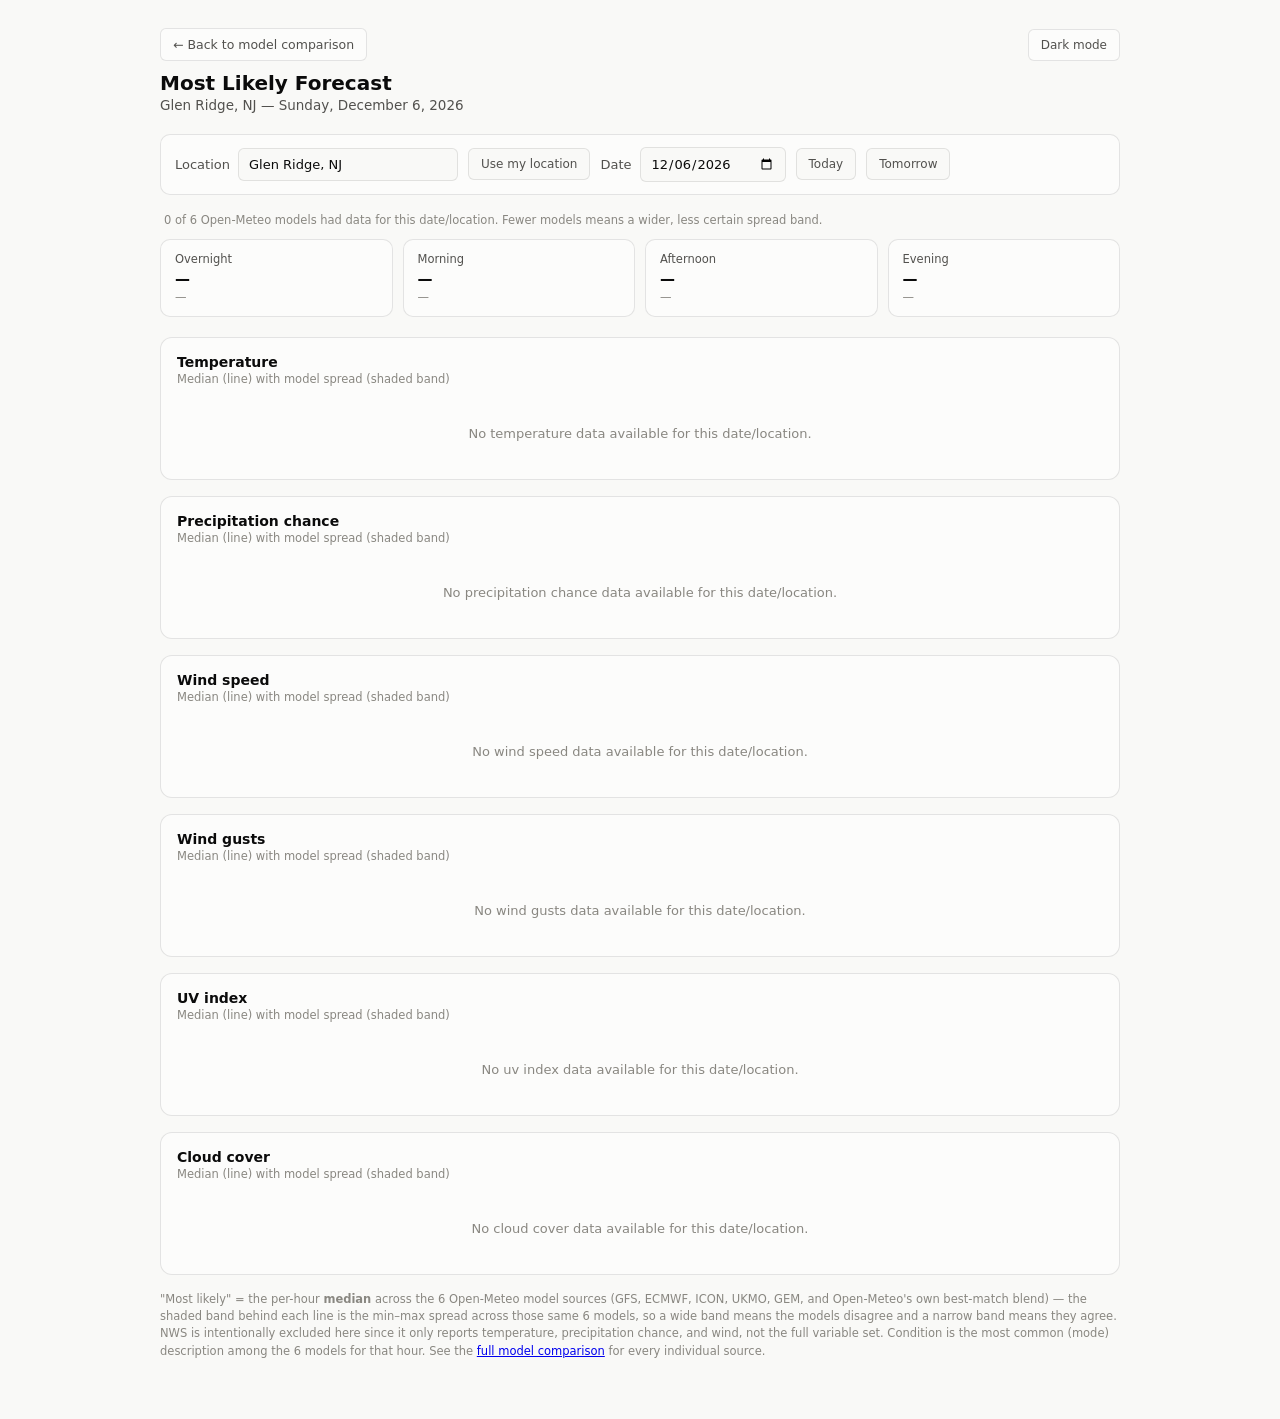
==== commit d5e8b149: "Make the median forecast the homepage, default to today, optimize for mobile/tablet, add favicon - S" ====
--- a/index.html
+++ b/index.html
@@ -3,16 +3,19 @@
 <head>
 <meta charset="utf-8">
 <meta name="viewport" content="width=device-width, initial-scale=1">
-<title>Weather Model Comparison</title>
+<title>Most Likely Forecast</title>
+<link rel="icon" href="favicon.svg" type="image/svg+xml">
+<link rel="icon" href="favicon.ico" sizes="any">
+<link rel="apple-touch-icon" href="apple-touch-icon.png">
 <link rel="stylesheet" href="style.css">
 </head>
 <body>
 <div class="viz-root" id="vizRoot">
   <div class="top-links">
-    <a class="link-btn primary" id="mostLikelyLink" href="most-likely.html">Most likely forecast →</a>
+    <a class="link-btn" id="backLink" href="models.html">← Back to model comparison</a>
     <button class="theme-toggle" id="themeToggle">Dark mode</button>
   </div>
-  <h1>Hourly Forecast Model Comparison</h1>
+  <h1>Most Likely Forecast</h1>
   <p class="subtitle" id="subtitle">Loading…</p>
 
   <div class="controls">
@@ -27,22 +30,19 @@
     <span class="status-msg" id="statusMsg"></span>
   </div>
 
-  <div class="stat-row" id="statRow"></div>
+  <p class="legend-note" id="agreementNote"></p>
+
+  <div class="period-grid" id="periodGrid"></div>
 
   <div id="chartsContainer"></div>
 
-  <button class="toggle-table-btn" id="toggleTable">Show data table</button>
-  <div class="table-wrap" id="tableWrap"></div>
-
   <p class="foot-note">
-    Sources: National Weather Service (api.weather.gov NDFD, US locations only) and the GFS, ECMWF IFS, ICON, UKMO
-    and GEM models via Open-Meteo (open-meteo.com), plus Open-Meteo's own "best match" blend. Data is fetched live,
-    client-side, on every visit — nothing is hardcoded, and results are cached in your browser for 10 minutes so
-    switching dates or opening the "most likely" view stays fast. Forecast models generally only cover roughly the
-    next 1–16 days (varies by model) and a limited window of recent history. Consumer sites (Weather.com,
-    AccuWeather, Weather Underground, etc.) were checked but render forecasts via JavaScript that can't be scraped
-    headlessly — they re-package these same underlying models rather than offering independent data, so this
-    comparison queries the models directly.
+    "Most likely" = the per-hour <strong>median</strong> across the 6 Open-Meteo model sources (GFS, ECMWF, ICON,
+    UKMO, GEM, and Open-Meteo's own best-match blend) — the shaded band behind each line is the min–max spread
+    across those same 6 models, so a wide band means the models disagree and a narrow band means they agree. NWS
+    is intentionally excluded here since it only reports temperature, precipitation chance, and wind, not the full
+    variable set. Condition is the most common (mode) description among the 6 models for that hour. See the
+    <a id="compareLink" href="models.html">full model comparison</a> for every individual source.
   </p>
 
   <div class="tooltip" id="tooltip"></div>
@@ -52,38 +52,23 @@
 <script>
 var WC = WeatherCore;
 var root = document.getElementById('vizRoot');
-function colorFor(slot) { return getComputedStyle(root).getPropertyValue('--series-' + slot).trim(); }
+function seqColor(step) { return getComputedStyle(root).getPropertyValue('--seq-' + step).trim(); }
 
 var state = { lat: null, lon: null, name: null, date: null };
-var DATA = {};
-
-// ---------- build the 6 field chart cards once ----------
+var CONSENSUS = null;
+
+// ---------- build chart cards ----------
 var chartsContainer = document.getElementById('chartsContainer');
 WC.FIELDS.forEach(function (f) {
   var card = document.createElement('div');
   card.className = 'card';
   card.innerHTML =
     '<h2>' + f.label + '</h2>' +
-    '<p class="card-sub" id="sub-' + f.key + '"></p>' +
-    '<div class="legend" id="legend-' + f.key + '"></div>' +
+    '<p class="card-sub" id="sub-' + f.key + '">Median (line) with model spread (shaded band)</p>' +
     '<svg id="chart-' + f.key + '" viewBox="0 0 920 260" preserveAspectRatio="xMidYMid meet"></svg>';
   chartsContainer.appendChild(card);
 });
 
-// ---------- legend ----------
-function buildLegend(el, sources) {
-  el.innerHTML = '';
-  sources.forEach(function (s) {
-    var item = document.createElement('div'); item.className = 'legend-item';
-    var key = document.createElement('span'); key.className = 'legend-key';
-    key.style.background = colorFor(s.slot);
-    var label = document.createElement('span'); label.textContent = s.name;
-    item.append(key, label);
-    el.appendChild(item);
-  });
-}
-
-// ---------- chart builder ----------
 var NS = 'http://www.w3.org/2000/svg';
 function el(tag, attrs) {
   var e = document.createElementNS(NS, tag);
@@ -93,17 +78,18 @@
 function niceMax(v, step) { return Math.ceil(v / step) * step; }
 function niceMin(v, step) { return Math.floor(v / step) * step; }
 
-function buildChart(svgEl, sources, field) {
+function buildBandChart(svgEl, series, field) {
   svgEl.innerHTML = '';
-  var allVals = [];
-  sources.forEach(function (s) { DATA[s.key][field.key].forEach(function (v) { if (v !== null && v !== undefined) allVals.push(v); }); });
-  if (!allVals.length) return null;
-
-  var W = 920, H = 260;
+  var known = series.median.filter(function (v) { return v !== null; });
+  if (!known.length) return null;
+
+  var W = Math.max(280, Math.round(svgEl.getBoundingClientRect().width)) || 920;
+  var H = Math.max(160, Math.min(300, Math.round(W * 260 / 920)));
   var M = { top: 10, right: 14, bottom: 26, left: 38 };
   var plotW = W - M.left - M.right;
   var plotH = H - M.top - M.bottom;
 
+  var allVals = series.median.concat(series.min, series.max).filter(function (v) { return v !== null; });
   var yMin = field.yMin !== undefined ? field.yMin : niceMin(Math.min.apply(null, allVals), field.step);
   var yMax = field.yMax !== undefined ? field.yMax : niceMax(Math.max.apply(null, allVals), field.step);
   if (yMax - yMin < field.step * 2) yMax = yMin + field.step * 4;
@@ -122,41 +108,54 @@
     lbl.textContent = Math.round(t) + (field.unit === '%' ? '%' : field.unit === '°F' ? '°' : '');
     svgEl.appendChild(lbl);
   });
-
   WC.HOURS.forEach(function (h, i) {
     if (i % 3 !== 0) return;
-    var x = xScale(i);
-    var lbl = el('text', { class: 'axis-label', x: x, y: H - M.bottom + 16, 'text-anchor': 'middle' });
+    var lbl = el('text', { class: 'axis-label', x: xScale(i), y: H - M.bottom + 16, 'text-anchor': 'middle' });
     lbl.textContent = h;
     svgEl.appendChild(lbl);
   });
   svgEl.appendChild(el('line', { class: 'axis-line', x1: M.left, x2: W - M.right, y1: H - M.bottom, y2: H - M.bottom }));
 
-  sources.forEach(function (s) {
-    var vals = DATA[s.key][field.key];
-    if (!WC.hasAny(vals)) return;
-    var d = '', drawing = false;
-    vals.forEach(function (v, i) {
-      if (v === null || v === undefined) { drawing = false; return; }
-      var x = xScale(i), y = yScale(v);
-      d += (drawing ? 'L' : 'M') + x.toFixed(1) + ',' + y.toFixed(1) + ' ';
-      drawing = true;
-    });
-    svgEl.appendChild(el('path', { class: 'series-line', d: d.trim(), stroke: colorFor(s.slot) }));
-    for (var i = vals.length - 1; i >= 0; i--) {
-      if (vals[i] !== null && vals[i] !== undefined) {
-        svgEl.appendChild(el('circle', { class: 'end-dot', cx: xScale(i), cy: yScale(vals[i]), r: 4, fill: colorFor(s.slot) }));
-        break;
-      }
+  // band (min..max) as a filled area, drawn as top edge forward + bottom edge backward
+  var top = '', bottom = '';
+  var any = false;
+  series.max.forEach(function (v, i) {
+    if (v === null) return;
+    top += (any ? 'L' : 'M') + xScale(i).toFixed(1) + ',' + yScale(v).toFixed(1) + ' ';
+    any = true;
+  });
+  var bottomPts = [];
+  series.min.forEach(function (v, i) { if (v !== null) bottomPts.push([xScale(i), yScale(v)]); });
+  bottomPts.reverse().forEach(function (p) { bottom += 'L' + p[0].toFixed(1) + ',' + p[1].toFixed(1) + ' '; });
+  if (any) {
+    svgEl.appendChild(el('path', { class: 'band-fill', d: (top + bottom + 'Z').trim(), fill: seqColor(300) }));
+  }
+
+  // median line
+  var d = '', drawing = false;
+  series.median.forEach(function (v, i) {
+    if (v === null) { drawing = false; return; }
+    var x = xScale(i), y = yScale(v);
+    d += (drawing ? 'L' : 'M') + x.toFixed(1) + ',' + y.toFixed(1) + ' ';
+    drawing = true;
+  });
+  svgEl.appendChild(el('path', { class: 'series-line', d: d.trim(), stroke: seqColor(500) }));
+  for (var i = series.median.length - 1; i >= 0; i--) {
+    if (series.median[i] !== null) {
+      svgEl.appendChild(el('circle', { class: 'end-dot', cx: xScale(i), cy: yScale(series.median[i]), r: 4, fill: seqColor(500) }));
+      break;
     }
-  });
+  }
 
   return { xScale: xScale, yScale: yScale, M: M, plotW: plotW, plotH: plotH, W: W, H: H };
 }
 
-// ---------- crosshair + tooltip ----------
 var tooltip = document.getElementById('tooltip');
-function attachHover(svgEl, geom, sources) {
+var activeHide = null;
+document.addEventListener('pointerdown', function (e) {
+  if (activeHide && !e.target.closest('.hit-layer')) { activeHide(); activeHide = null; }
+}, true);
+function attachHover(svgEl, geom, field) {
   if (!geom) return;
   var hit = el('rect', { class: 'hit-layer', x: geom.M.left, y: geom.M.top, width: geom.plotW, height: geom.plotH });
   svgEl.appendChild(hit);
@@ -169,284 +168,126 @@
     var localX = (evt.clientX - rect.left) * scaleX;
     var idx = Math.round(((localX - geom.M.left) / geom.plotW) * (WC.HOURS.length - 1));
     idx = Math.max(0, Math.min(WC.HOURS.length - 1, idx));
-    var x = geom.xScale(idx);
-    cross.setAttribute('x1', x); cross.setAttribute('x2', x);
+    cross.setAttribute('x1', geom.xScale(idx)); cross.setAttribute('x2', geom.xScale(idx));
     cross.setAttribute('visibility', 'visible');
 
+    var med = CONSENSUS[field.key].median[idx];
+    var mn = CONSENSUS[field.key].min[idx];
+    var mx = CONSENSUS[field.key].max[idx];
     tooltip.innerHTML = '';
     var hourEl = document.createElement('div'); hourEl.className = 't-hour'; hourEl.textContent = WC.HOURS[idx];
     tooltip.appendChild(hourEl);
-    sources.forEach(function (s) {
-      var t = DATA[s.key].temp[idx];
-      var w = DATA[s.key].wind[idx];
-      var p = DATA[s.key].precip[idx];
-      if (t === null && w === null && p === null) return;
-      var row = document.createElement('div'); row.className = 'tooltip-row';
-      var key = document.createElement('span'); key.className = 'tooltip-key'; key.style.background = colorFor(s.slot);
-      var name = document.createElement('span'); name.className = 'tooltip-name'; name.textContent = s.name;
-      var c = DATA[s.key].cond[idx];
-      var val = document.createElement('span'); val.className = 'tooltip-val';
-      var parts = [];
-      if (t !== null && t !== undefined) parts.push(t + '°F');
-      if (p !== null && p !== undefined) parts.push(p + '%');
-      if (w !== null && w !== undefined) parts.push(w + 'mph');
-      if (c) parts.push(c);
-      val.textContent = parts.join(' · ') || '—';
-      row.append(key, name, val);
-      tooltip.appendChild(row);
-    });
-
-    var rootRect = root.getBoundingClientRect();
-    tooltip.style.left = (evt.clientX - rootRect.left + 16) + 'px';
-    tooltip.style.top = (evt.clientY - rootRect.top - 10) + 'px';
+    var row = document.createElement('div'); row.className = 'tooltip-row';
+    var key = document.createElement('span'); key.className = 'tooltip-key'; key.style.background = seqColor(500);
+    var name = document.createElement('span'); name.className = 'tooltip-name'; name.textContent = 'Median';
+    var val = document.createElement('span'); val.className = 'tooltip-val';
+    val.textContent = (med === null ? '—' : med) + (field.unit || '') + (mn !== null && mx !== null ? '  (range ' + mn + '–' + mx + ')' : '');
+    row.append(key, name, val);
+    tooltip.appendChild(row);
+    if (field.key === 'temp' && CONSENSUS.cond[idx]) {
+      var row2 = document.createElement('div'); row2.className = 'tooltip-row';
+      var name2 = document.createElement('span'); name2.className = 'tooltip-name'; name2.textContent = 'Most common condition';
+      var val2 = document.createElement('span'); val2.className = 'tooltip-val'; val2.textContent = CONSENSUS.cond[idx];
+      row2.append(document.createElement('span'), name2, val2);
+      tooltip.appendChild(row2);
+    }
+
     tooltip.classList.add('show');
+    positionTooltip(evt);
+    activeHide = onLeave;
   }
   function onLeave() { cross.setAttribute('visibility', 'hidden'); tooltip.classList.remove('show'); }
   hit.addEventListener('pointermove', onMove);
+  hit.addEventListener('pointerdown', onMove);
   hit.addEventListener('pointerleave', onLeave);
 }
 
-// ---------- stats ----------
-function buildStats(availTemp, availPrecip, availWind, availGust, availUv) {
-  var row = document.getElementById('statRow');
-  row.innerHTML = '';
-  if (!availTemp.length) {
-    row.innerHTML = '<div class="stat-tile"><div class="stat-label">No data</div><div class="stat-note">No model returned data for this date/location.</div></div>';
-    return;
-  }
-  var tiles = [];
-
-  var highs = availTemp.map(function (s) { return Math.max.apply(null, DATA[s.key].temp.filter(function (v) { return v !== null; })); });
-  var lows = availTemp.map(function (s) { return Math.min.apply(null, DATA[s.key].temp.filter(function (v) { return v !== null; })); });
-  var avgHigh = Math.round(highs.reduce(function (a, b) { return a + b; }, 0) / highs.length);
-  var avgLow = Math.round(lows.reduce(function (a, b) { return a + b; }, 0) / lows.length);
-  tiles.push({ label: 'Consensus high', value: avgHigh + '°F', note: 'range: ' + Math.min.apply(null, highs) + '–' + Math.max.apply(null, highs) + '°F (' + availTemp.length + ' models)' });
-  tiles.push({ label: 'Consensus low', value: avgLow + '°F', note: 'overnight low, all models' });
-
-  if (availPrecip.length) {
-    var peaks = availPrecip.map(function (s) { return Math.max.apply(null, DATA[s.key].precip.filter(function (v) { return v !== null; })); });
-    var avgPeak = Math.round(peaks.reduce(function (a, b) { return a + b; }, 0) / peaks.length);
-    tiles.push({ label: 'Peak rain chance', value: avgPeak + '%', note: 'avg of per-model peaks (' + availPrecip.length + ' models)' });
-  } else {
-    tiles.push({ label: 'Peak rain chance', value: '—', note: 'no model returned precip data' });
-  }
-
-  if (availGust.length) {
-    var gustPeaks = availGust.map(function (s) { return Math.max.apply(null, DATA[s.key].gust.filter(function (v) { return v !== null; })); });
-    var avgGustPeak = Math.round(gustPeaks.reduce(function (a, b) { return a + b; }, 0) / gustPeaks.length);
-    tiles.push({ label: 'Peak wind gust', value: avgGustPeak + ' mph', note: 'avg of per-model peaks (' + availGust.length + ' models)' });
-  } else if (availWind.length) {
-    var windPeaks = availWind.map(function (s) { return Math.max.apply(null, DATA[s.key].wind.filter(function (v) { return v !== null; })); });
-    var avgWindPeak = Math.round(windPeaks.reduce(function (a, b) { return a + b; }, 0) / windPeaks.length);
-    tiles.push({ label: 'Peak wind speed', value: avgWindPeak + ' mph', note: 'avg of per-model peaks (' + availWind.length + ' models)' });
-  } else {
-    tiles.push({ label: 'Peak wind', value: '—', note: 'no model returned wind data' });
-  }
-
-  if (availUv.length) {
-    var uvPeaks = availUv.map(function (s) { return Math.max.apply(null, DATA[s.key].uv.filter(function (v) { return v !== null; })); });
-    var avgUvPeak = Math.round((uvPeaks.reduce(function (a, b) { return a + b; }, 0) / uvPeaks.length) * 10) / 10;
-    tiles.push({ label: 'Peak UV index', value: avgUvPeak, note: 'avg of per-model peaks (' + availUv.length + ' models)' });
-  } else {
-    tiles.push({ label: 'Peak UV index', value: '—', note: 'no model returned UV data' });
-  }
-
-  tiles.forEach(function (t) {
-    var div = document.createElement('div'); div.className = 'stat-tile';
-    var l = document.createElement('div'); l.className = 'stat-label'; l.textContent = t.label;
-    var v = document.createElement('div'); v.className = 'stat-value'; v.textContent = t.value;
-    var n = document.createElement('div'); n.className = 'stat-note'; n.textContent = t.note;
-    div.append(l, v, n);
-    row.appendChild(div);
-  });
-}
-
-// ---------- table ----------
-function buildTable(sources) {
-  var wrap = document.getElementById('tableWrap');
-  wrap.innerHTML = '';
-  var table = document.createElement('table');
-  var thead = document.createElement('thead');
-  var hr = document.createElement('tr');
-  hr.appendChild(document.createElement('th'));
-  sources.forEach(function (s) {
-    var th = document.createElement('th'); th.colSpan = WC.FIELDS.length + 1; th.textContent = s.name;
-    hr.appendChild(th);
-  });
-  thead.appendChild(hr);
-  var hr2 = document.createElement('tr');
-  var thHour = document.createElement('th'); thHour.textContent = 'Hour'; hr2.appendChild(thHour);
-  sources.forEach(function () {
-    WC.FIELDS.concat([{ shortLabel: 'Cond' }]).forEach(function (f) {
-      var th = document.createElement('th'); th.textContent = f.shortLabel; th.style.fontWeight = '400'; th.style.fontSize = '10.5px';
-      hr2.appendChild(th);
-    });
-  });
-  thead.appendChild(hr2);
-  table.appendChild(thead);
-
-  var tbody = document.createElement('tbody');
-  WC.HOURS.forEach(function (h, i) {
-    var row = document.createElement('tr');
-    var tdH = document.createElement('td'); tdH.textContent = h; row.appendChild(tdH);
-    sources.forEach(function (s) {
-      WC.FIELDS.forEach(function (f) {
-        var v = DATA[s.key][f.key][i];
-        var td = document.createElement('td'); td.textContent = (v === null || v === undefined) ? '—' : v;
-        row.appendChild(td);
-      });
-      var td3 = document.createElement('td'); td3.textContent = DATA[s.key].cond[i] || '—'; td3.style.textAlign = 'left';
-      row.appendChild(td3);
-    });
-    tbody.appendChild(row);
-  });
-  table.appendChild(tbody);
-  wrap.appendChild(table);
-}
-
-function showNoDataMsg(parent, svgEl, msg) {
-  svgEl.style.display = 'none';
-  var div = document.createElement('div'); div.className = 'no-data-msg'; div.textContent = msg; div.dataset.noDataMsg = 'true';
-  parent.appendChild(div);
-}
-function removeNoDataMsg(parent) {
-  var existing = parent.querySelector('[data-no-data-msg]'); if (existing) existing.remove();
-  var svgEl = parent.querySelector('svg'); if (svgEl) svgEl.style.display = '';
-}
-
-// ---------- render pipeline ----------
+function positionTooltip(evt) {
+  var rootRect = root.getBoundingClientRect();
+  var left = evt.clientX - rootRect.left + 16;
+  var top = evt.clientY - rootRect.top - 10;
+  var maxLeft = rootRect.width - tooltip.offsetWidth - 8;
+  tooltip.style.left = Math.max(4, Math.min(left, maxLeft)) + 'px';
+  tooltip.style.top = Math.max(4, top) + 'px';
+}
+
+// ---------- period summary tiles (night / morning / afternoon / evening) ----------
+var PERIODS = [
+  { name: 'Overnight', range: [0, 5] },
+  { name: 'Morning', range: [6, 11] },
+  { name: 'Afternoon', range: [12, 17] },
+  { name: 'Evening', range: [18, 23] }
+];
+function buildPeriodTiles() {
+  var grid = document.getElementById('periodGrid');
+  grid.innerHTML = '';
+  PERIODS.forEach(function (p) {
+    var idxs = [];
+    for (var i = p.range[0]; i <= p.range[1]; i++) idxs.push(i);
+    var temps = idxs.map(function (i) { return CONSENSUS.temp.median[i]; }).filter(function (v) { return v !== null; });
+    var conds = idxs.map(function (i) { return CONSENSUS.cond[i]; }).filter(Boolean);
+    var precips = idxs.map(function (i) { return CONSENSUS.precip.median[i]; }).filter(function (v) { return v !== null; });
+
+    var tile = document.createElement('div'); tile.className = 'period-tile';
+    var nameEl = document.createElement('div'); nameEl.className = 'period-name'; nameEl.textContent = p.name;
+    var condEl = document.createElement('div'); condEl.className = 'period-cond';
+    condEl.textContent = conds.length ? WC.mode(conds) : '—';
+    var detailEl = document.createElement('div'); detailEl.className = 'period-detail';
+    var lo = temps.length ? Math.min.apply(null, temps) : null;
+    var hi = temps.length ? Math.max.apply(null, temps) : null;
+    var maxPrecip = precips.length ? Math.max.apply(null, precips) : null;
+    detailEl.textContent = (lo !== null ? lo + '–' + hi + '°F' : '—') + (maxPrecip !== null ? ' · up to ' + Math.round(maxPrecip) + '% rain' : '');
+    tile.append(nameEl, condEl, detailEl);
+    grid.appendChild(tile);
+  });
+}
+
 function renderAll() {
-  var availByField = {};
-  WC.FIELDS.forEach(function (f) { availByField[f.key] = WC.SOURCES.filter(function (s) { return WC.hasAny(DATA[s.key][f.key]); }); });
-  var availTemp = availByField.temp;
-  var unavailable = WC.SOURCES.filter(function (s) { return !WC.hasAny(DATA[s.key].temp); }).map(function (s) { return s.name; });
-
-  document.getElementById('subtitle').textContent =
-    state.name + ' — ' + WC.friendlyDate(state.date) + ' — ' + availTemp.length + ' of 7 models have data' +
-    (unavailable.length ? ' (missing: ' + unavailable.join(', ') + ')' : '');
-
-  buildStats(availTemp, availByField.precip, availByField.wind, availByField.gust, availByField.uv);
+  var availCount = WC.CONSENSUS_KEYS.filter(function (k) { return WC.hasAny(DATA_CACHE[k].temp); }).length;
+  document.getElementById('subtitle').textContent = state.name + ' — ' + WC.friendlyDate(state.date);
+  document.getElementById('agreementNote').textContent =
+    availCount + ' of 6 Open-Meteo models had data for this date/location.' +
+    (availCount < 6 ? ' Fewer models means a wider, less certain spread band.' : '');
+
+  buildPeriodTiles();
 
   WC.FIELDS.forEach(function (f) {
-    var avail = availByField[f.key];
-    document.getElementById('sub-' + f.key).textContent =
-      (f.unit ? f.unit + ', ' : '') + 'by hour — ' + avail.length + ' model' + (avail.length === 1 ? '' : 's');
-    buildLegend(document.getElementById('legend-' + f.key), avail);
-
     var svgEl = document.getElementById('chart-' + f.key);
     var parent = svgEl.parentElement;
-    removeNoDataMsg(parent);
-    var geom = buildChart(svgEl, avail, f);
-    if (!geom) showNoDataMsg(parent, svgEl, 'No ' + f.label.toLowerCase() + ' data available for this date/location.');
-    else attachHover(svgEl, geom, avail);
-  });
-
-  buildTable(availTemp);
-}
-
-// ---------- load orchestration ----------
+    var existing = parent.querySelector('[data-no-data-msg]'); if (existing) existing.remove();
+    svgEl.style.display = '';
+    var geom = buildBandChart(svgEl, CONSENSUS[f.key], f);
+    if (!geom) {
+      svgEl.style.display = 'none';
+      var div = document.createElement('div'); div.className = 'no-data-msg';
+      div.textContent = 'No ' + f.label.toLowerCase() + ' data available for this date/location.';
+      div.dataset.noDataMsg = 'true';
+      parent.appendChild(div);
+    } else {
+      attachHover(svgEl, geom, f);
+    }
+  });
+}
+
+var DATA_CACHE = {};
 var loadSeq = 0;
 async function loadAndRender() {
   var mySeq = ++loadSeq;
-  var status = document.getElementById('statusMsg');
-  status.textContent = 'Loading forecast…';
-  status.className = 'status-msg loading';
+  document.getElementById('subtitle').textContent = 'Loading forecast for ' + state.name + '…';
   try {
     var data = await WC.loadData(state.lat, state.lon, state.date);
     if (mySeq !== loadSeq) return;
-    DATA = data;
+    DATA_CACHE = data;
+    CONSENSUS = WC.computeConsensus(data);
     renderAll();
-    status.textContent = 'Updated ' + new Date().toLocaleTimeString();
-    status.className = 'status-msg';
   } catch (e) {
     if (mySeq !== loadSeq) return;
     console.error(e);
-    status.textContent = 'Failed to load forecast data.';
-    status.className = 'status-msg error';
-  }
-}
-
-function updateUrlAndLink() {
-  var url = new URL(window.location.href);
-  url.searchParams.set('lat', state.lat.toFixed(4));
-  url.searchParams.set('lon', state.lon.toFixed(4));
-  url.searchParams.set('name', state.name);
-  url.searchParams.set('date', state.date);
-  history.replaceState(null, '', url);
-  var link = document.getElementById('mostLikelyLink');
-  link.href = 'most-likely.html?lat=' + state.lat.toFixed(4) + '&lon=' + state.lon.toFixed(4) +
-    '&name=' + encodeURIComponent(state.name) + '&date=' + state.date;
-}
-
-function setLocation(lat, lon, name) {
-  state.lat = lat; state.lon = lon; state.name = name;
-  document.getElementById('locationInput').value = name;
-  WC.saveLocation({ lat: lat, lon: lon, name: name });
-  updateUrlAndLink();
-  loadAndRender();
-}
-function setDate(dateStr) {
-  state.date = dateStr;
-  document.getElementById('dateInput').value = dateStr;
-  updateUrlAndLink();
-  loadAndRender();
-}
-
-// ---------- location search ----------
-var locationInput = document.getElementById('locationInput');
-var locationResults = document.getElementById('locationResults');
-var searchDebounce = null;
-locationInput.addEventListener('input', function () {
-  var q = this.value;
-  if (searchDebounce) clearTimeout(searchDebounce);
-  searchDebounce = setTimeout(async function () {
-    if (q.trim().length < 2) { locationResults.classList.remove('show'); return; }
-    try {
-      var results = await WC.searchLocations(q);
-      locationResults.innerHTML = '';
-      if (!results.length) { locationResults.classList.remove('show'); return; }
-      results.forEach(function (r) {
-        var item = document.createElement('div'); item.className = 'location-result-item';
-        item.textContent = r.display;
-        item.addEventListener('click', function () {
-          locationResults.classList.remove('show');
-          setLocation(r.lat, r.lon, r.display);
-        });
-        locationResults.appendChild(item);
-      });
-      locationResults.classList.add('show');
-    } catch (e) { console.warn('geocode search failed', e); }
-  }, 300);
-});
-document.addEventListener('click', function (e) {
-  if (!locationResults.contains(e.target) && e.target !== locationInput) locationResults.classList.remove('show');
-});
-
-document.getElementById('useMyLocationBtn').addEventListener('click', async function () {
-  var status = document.getElementById('statusMsg');
-  status.textContent = 'Finding your location…';
-  status.className = 'status-msg loading';
-  var pos = await WC.detectLocation(8000);
-  if (!pos) {
-    status.textContent = 'Could not get device location (denied or unavailable).';
-    status.className = 'status-msg error';
-    return;
-  }
-  var name = await WC.reverseGeocode(pos.lat, pos.lon);
-  setLocation(pos.lat, pos.lon, name);
-});
-
-document.getElementById('dateInput').addEventListener('change', function () { setDate(this.value); });
-document.getElementById('todayBtn').addEventListener('click', function () { setDate(WC.toDateStr(new Date())); });
-document.getElementById('tomorrowBtn').addEventListener('click', function () { setDate(WC.toDateStr(WC.addDays(new Date(), 1))); });
-
-document.getElementById('toggleTable').addEventListener('click', function () {
-  var wrap = document.getElementById('tableWrap');
-  wrap.classList.toggle('show');
-  this.textContent = wrap.classList.contains('show') ? 'Hide data table' : 'Show data table';
-});
-
-// ---------- theme toggle (repaints the whole page via :root, see style.css) ----------
+    document.getElementById('subtitle').textContent = 'Failed to load forecast data.';
+  }
+}
+
+// ---------- theme (shared with index.html via localStorage) ----------
 var themeBtn = document.getElementById('themeToggle');
 themeBtn.addEventListener('click', function () {
   var current = document.documentElement.getAttribute('data-theme');
@@ -454,7 +295,7 @@
   document.documentElement.setAttribute('data-theme', next);
   try { localStorage.setItem('wx:theme', next); } catch (e) {}
   themeBtn.textContent = next === 'dark' ? 'Light mode' : 'Dark mode';
-  if (Object.keys(DATA).length) renderAll();
+  if (CONSENSUS) renderAll();
 });
 (function initTheme() {
   var saved = null;
@@ -465,45 +306,34 @@
   }
 })();
 
-// ---------- init: resolve location + date, then load ----------
-(function init() {
-  var params = new URLSearchParams(window.location.search);
-  var initialDate = params.get('date') || WC.toDateStr(WC.addDays(new Date(), 1));
-  document.getElementById('dateInput').value = initialDate;
-  state.date = initialDate;
-
-  var lat = parseFloat(params.get('lat'));
-  var lon = parseFloat(params.get('lon'));
-  var name = params.get('name');
-
-  if (!isNaN(lat) && !isNaN(lon)) {
-    state.lat = lat; state.lon = lon; state.name = name || (lat.toFixed(3) + ', ' + lon.toFixed(3));
-    locationInput.value = state.name;
-    updateUrlAndLink();
+// ---------- location + date controls (shared with models.html) ----------
+var backLink = document.getElementById('backLink');
+var compareLink = document.getElementById('compareLink');
+WC.initLocationDateControls({
+  locationInput: document.getElementById('locationInput'),
+  locationResults: document.getElementById('locationResults'),
+  useMyLocationBtn: document.getElementById('useMyLocationBtn'),
+  dateInput: document.getElementById('dateInput'),
+  todayBtn: document.getElementById('todayBtn'),
+  tomorrowBtn: document.getElementById('tomorrowBtn'),
+  statusMsg: document.getElementById('statusMsg'),
+  defaultDate: WC.toDateStr(new Date()),
+  onChange: function (s) {
+    state.lat = s.lat; state.lon = s.lon; state.name = s.name; state.date = s.date;
+    var backUrl = 'models.html?lat=' + s.lat.toFixed(4) + '&lon=' + s.lon.toFixed(4) +
+      '&name=' + encodeURIComponent(s.name) + '&date=' + s.date;
+    backLink.href = backUrl;
+    compareLink.href = backUrl;
     loadAndRender();
-    return;
-  }
-
-  var saved = WC.getSavedLocation();
-  if (saved) {
-    state.lat = saved.lat; state.lon = saved.lon; state.name = saved.name;
-    locationInput.value = state.name;
-    updateUrlAndLink();
-    loadAndRender();
-    return;
-  }
-
-  // No URL/localStorage location yet — try the device's location, fall back to the default.
-  locationInput.placeholder = 'Detecting your location…';
-  WC.detectLocation(6000).then(async function (pos) {
-    if (pos) {
-      var geoName = await WC.reverseGeocode(pos.lat, pos.lon);
-      setLocation(pos.lat, pos.lon, geoName);
-    } else {
-      setLocation(WC.DEFAULT_LOCATION.lat, WC.DEFAULT_LOCATION.lon, WC.DEFAULT_LOCATION.name);
-    }
-  });
-})();
+  }
+});
+
+// ---------- keep charts sized to their actual container width (resize/rotation) ----------
+var resizeTimer = null;
+window.addEventListener('resize', function () {
+  clearTimeout(resizeTimer);
+  resizeTimer = setTimeout(function () { if (CONSENSUS) renderAll(); }, 150);
+});
 </script>
 </body>
 </html>
--- a/style.css
+++ b/style.css
@@ -66,25 +66,25 @@
 html, body {
   margin: 0;
   min-height: 100%;
+  overflow-x: hidden;
   font-family: system-ui, -apple-system, "Segoe UI", sans-serif;
   background: var(--page);
   color: var(--text-primary);
   transition: background-color 0.12s ease, color 0.12s ease;
 }
-.viz-root { max-width: 1000px; margin: 0 auto; padding: 28px 20px 48px; position: relative; }
+.viz-root { max-width: 1000px; margin: 0 auto; padding: 28px 20px 48px; }
 h1 { font-size: 20px; margin: 0 0 2px; }
 .subtitle { color: var(--text-secondary); font-size: 13.5px; margin: 0 0 18px; min-height: 1.4em; }
 .theme-toggle {
-  position: absolute; top: 20px; right: 20px;
   font: inherit; font-size: 12px; color: var(--text-secondary);
   background: var(--surface-1); border: 1px solid var(--border);
-  border-radius: 6px; padding: 5px 10px; cursor: pointer;
-}
-.top-links { display: flex; gap: 8px; align-items: center; }
+  border-radius: 6px; padding: 8px 12px; cursor: pointer; flex: none;
+}
+.top-links { display: flex; gap: 8px; align-items: center; justify-content: space-between; margin-bottom: 10px; }
 .link-btn {
   font: inherit; font-size: 12.5px; color: var(--text-secondary); text-decoration: none;
   background: var(--surface-1); border: 1px solid var(--border);
-  border-radius: 6px; padding: 6px 11px; cursor: pointer; display: inline-flex; align-items: center; gap: 6px;
+  border-radius: 6px; padding: 8px 12px; cursor: pointer; display: inline-flex; align-items: center; gap: 6px;
 }
 .link-btn:hover { color: var(--text-primary); }
 .link-btn.primary { color: var(--series-1); border-color: var(--series-1); font-weight: 600; }
@@ -99,29 +99,30 @@
 .controls input[type="date"], .controls input[type="text"] {
   font: inherit; font-size: 13px; color: var(--text-primary);
   background: var(--page); border: 1px solid var(--border); border-radius: 6px;
-  padding: 5px 8px;
+  padding: 8px 10px;
 }
 .controls input[type="text"] { width: 220px; }
 .controls .quick-btn {
   font: inherit; font-size: 12px; color: var(--text-secondary);
   background: var(--page); border: 1px solid var(--border); border-radius: 6px;
-  padding: 5px 10px; cursor: pointer;
+  padding: 8px 12px; cursor: pointer;
 }
 .controls .quick-btn:hover { color: var(--text-primary); }
 .status-msg { font-size: 12px; color: var(--text-muted); margin-left: auto; }
 .status-msg.error { color: #d03b3b; }
 .status-msg.loading { opacity: 0.75; }
 
-.location-wrap { position: relative; }
+.location-wrap { position: relative; max-width: 100%; }
 .location-results {
   position: absolute; top: calc(100% + 4px); left: 0; z-index: 10;
   background: var(--surface-1); border: 1px solid var(--border); border-radius: 8px;
   box-shadow: 0 6px 18px rgba(0,0,0,0.16);
-  min-width: 260px; max-height: 260px; overflow-y: auto; display: none;
+  width: max(260px, 100%); max-width: calc(100vw - 40px);
+  max-height: 260px; overflow-y: auto; display: none;
 }
 .location-results.show { display: block; }
 .location-result-item {
-  padding: 8px 12px; font-size: 13px; color: var(--text-primary); cursor: pointer;
+  padding: 10px 12px; font-size: 13px; color: var(--text-primary); cursor: pointer;
 }
 .location-result-item:hover { background: var(--page); }
 
@@ -184,7 +185,7 @@
 .toggle-table-btn {
   font: inherit; font-size: 12px; color: var(--text-secondary);
   background: transparent; border: 1px solid var(--border);
-  border-radius: 6px; padding: 5px 10px; cursor: pointer; margin: 4px 0 20px;
+  border-radius: 6px; padding: 8px 12px; cursor: pointer; margin: 4px 0 20px;
 }
 .table-wrap { display: none; overflow-x: auto; margin-bottom: 24px; border: 1px solid var(--border); border-radius: 10px; }
 .table-wrap.show { display: block; }
@@ -200,6 +201,27 @@
 .period-tile .period-cond { font-size: 15px; font-weight: 600; margin-bottom: 2px; }
 .period-tile .period-detail { font-size: 11.5px; color: var(--text-muted); }
 
-@media (max-width: 640px) {
-  .controls input[type="text"] { width: 160px; }
-}
+@media (max-width: 780px) {
+  .viz-root { padding: 18px 14px 36px; }
+  h1 { font-size: 18px; }
+  .stat-row, .period-grid { grid-template-columns: repeat(auto-fit, minmax(130px, 1fr)); }
+  .card { padding: 14px 12px 6px; }
+}
+
+@media (max-width: 560px) {
+  .controls { flex-direction: column; align-items: stretch; gap: 8px; }
+  .controls label { width: 100%; justify-content: space-between; min-width: 0; }
+  .controls input[type="text"], .controls input[type="date"] { width: 100%; flex: 1; min-width: 0; }
+  .location-wrap { width: 100%; min-width: 0; }
+  .controls .quick-btn, .controls #useMyLocationBtn { width: 100%; }
+  .status-msg { margin-left: 0; }
+  .top-links { flex-wrap: wrap; }
+  .stat-row, .period-grid { grid-template-columns: repeat(2, minmax(0, 1fr)); }
+}
+
+/* Touch devices: enlarge tap targets beyond what pointer-fine (mouse) needs */
+@media (hover: none) and (pointer: coarse) {
+  .quick-btn, .link-btn, .theme-toggle, .toggle-table-btn { padding: 10px 14px; }
+  .controls input[type="date"], .controls input[type="text"] { padding: 10px 12px; }
+  .location-result-item { padding: 12px 14px; }
+}
